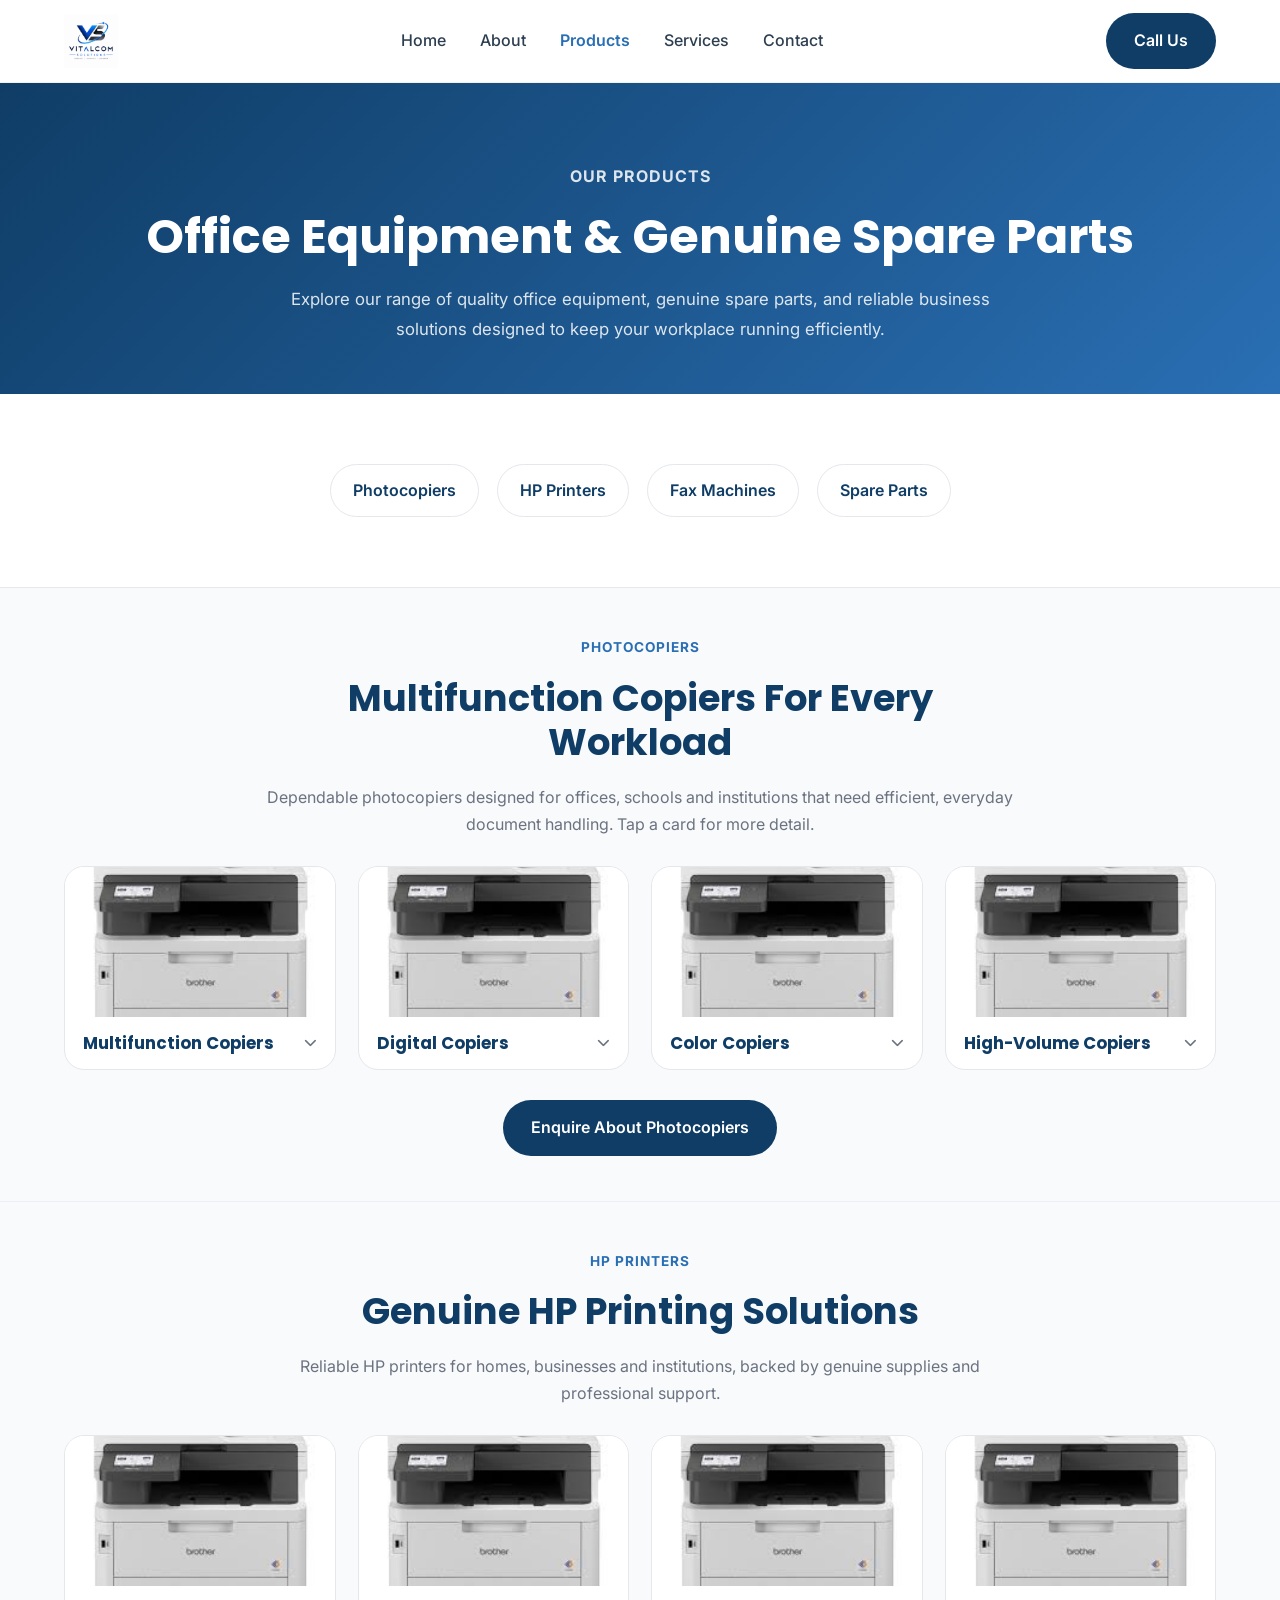
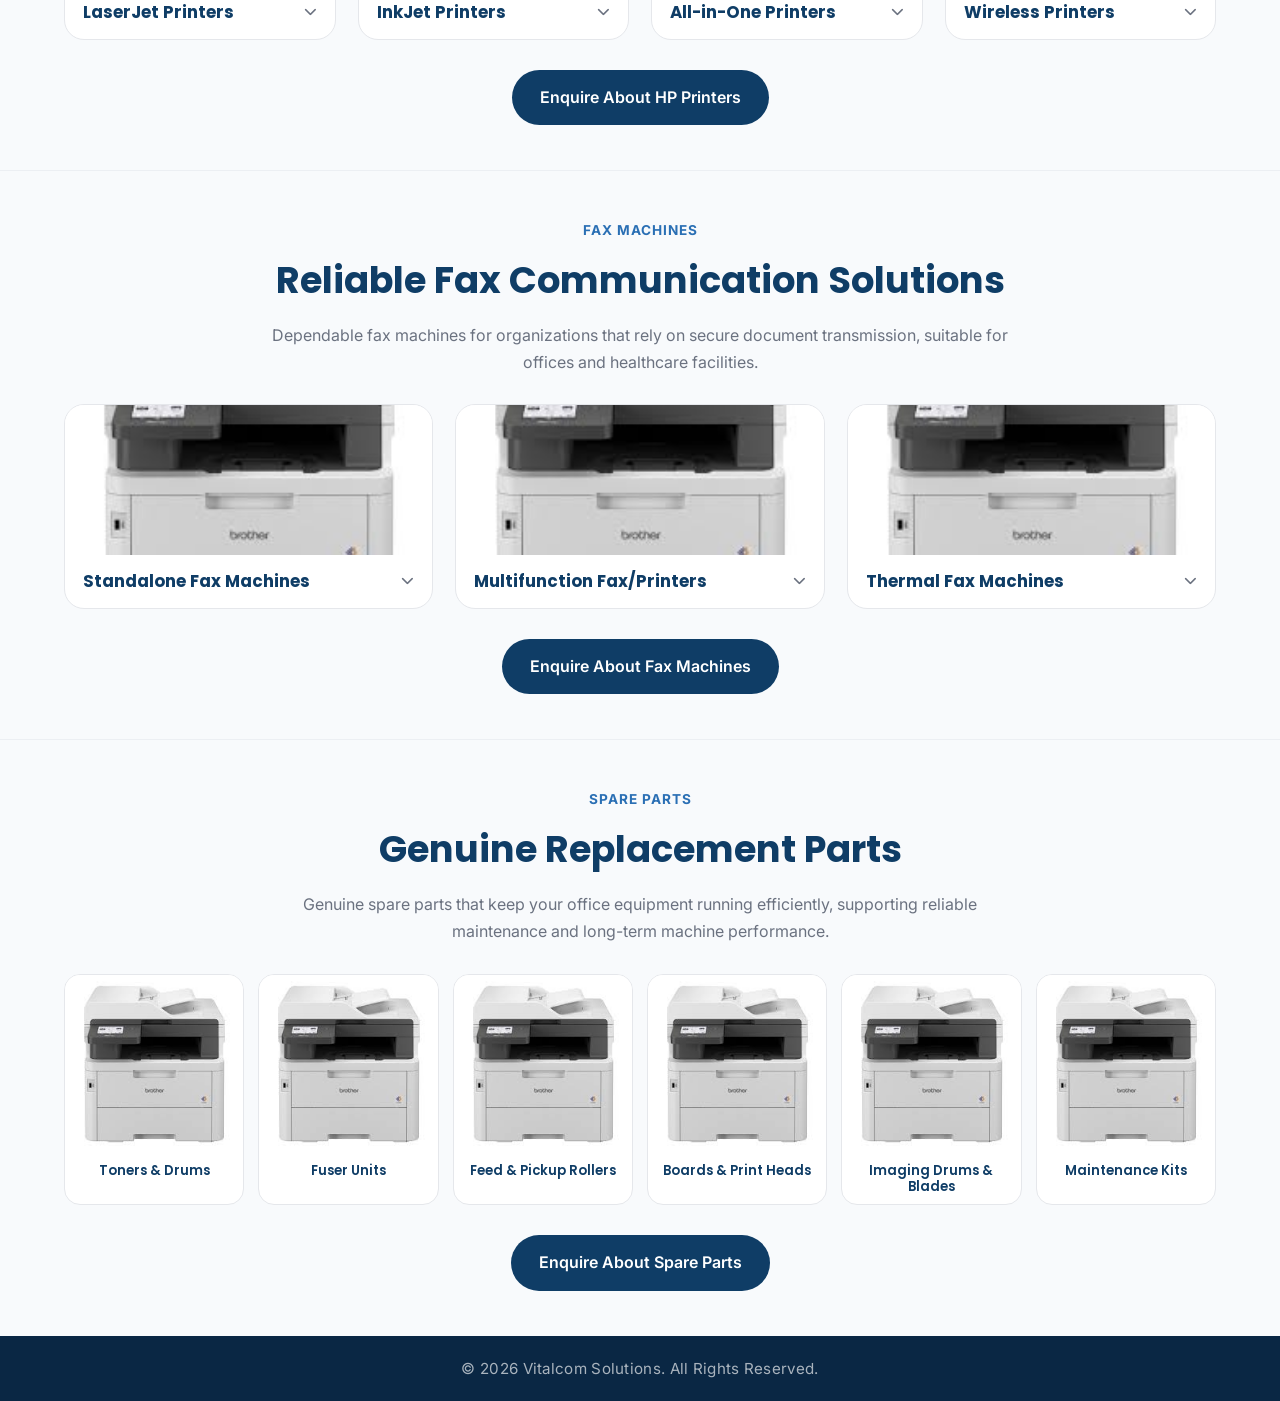
==== products.html @ 72dae97a "updated version" ====
<!doctype html>
<html lang="en">
  <head>
    <!-- ===================================
         META INFORMATION
    ==================================== -->
    <meta charset="UTF-8" />
    <meta name="viewport" content="width=device-width, initial-scale=1.0" />

    <title>Our Products | Vitalcom Solutions</title>

    <meta
      name="description"
      content="Explore Vitalcom Solutions' range of photocopiers, HP printers, fax machines and genuine spare parts, backed by professional technical support across Kenya."
    />

    <!-- Google Fonts -->
    <link rel="preconnect" href="https://fonts.googleapis.com" />
    <link rel="preconnect" href="https://fonts.gstatic.com" crossorigin />

    <link
      href="https://fonts.googleapis.com/css2?family=Inter:wght@300;400;500;600&family=Poppins:wght@400;500;600;700&display=swap"
      rel="stylesheet"
    />

    <!-- CSS -->
    <link rel="stylesheet" href="css/style.css" />

    <!-- Icons -->
    <link
      rel="stylesheet"
      href="https://cdnjs.cloudflare.com/ajax/libs/font-awesome/6.7.2/css/all.min.css"
    />
  </head>

  <body>
    <!-- ===================================
     HEADER
==================================== -->

    <header class="header">
      <div class="container">
        <a href="index.html" class="logo">
          <img src="images/vslogo.png" alt="Vitalcom Solutions Logo" />
        </a>

        <nav class="navbar" id="navbar">
          <ul class="nav-links">
            <li>
              <a href="index.html#home">Home</a>
            </li>

            <li>
              <a href="index.html#about">About</a>
            </li>

            <li>
              <a href="products.html" class="active">Products</a>
            </li>

            <li>
              <a href="index.html#services">Services</a>
            </li>

            <li>
              <a href="index.html#contact">Contact</a>
            </li>
          </ul>
        </nav>

        <a href="tel:+254722715419" class="btn btn-primary"> Call Us </a>

        <button class="mobile-menu" id="menuToggle">
          <i class="fa-solid fa-bars"></i>
        </button>
      </div>
    </header>

    <div class="nav-overlay" id="navOverlay"></div>

    <!-- ===================================
     MAIN
==================================== -->

    <main>
      <!-- ===================================
     PAGE HERO
==================================== -->

      <section class="page-hero">
        <div class="container">
          <span class="section-tag"> Our Products </span>

          <h1>Office Equipment & Genuine Spare Parts</h1>

          <p>
            Explore our range of quality office equipment, genuine spare parts,
            and reliable business solutions designed to keep your workplace
            running efficiently.
          </p>
        </div>
      </section>

      <!-- ===================================
     PRODUCT NAVIGATION
==================================== -->

      <section class="product-nav">
        <div class="container">
          <a href="#photocopiers">Photocopiers</a>

          <a href="#printers">HP Printers</a>

          <a href="#fax">Fax Machines</a>

          <a href="#spares">Spare Parts</a>
        </div>
      </section>

      <!-- ===================================
     PHOTOCOPIERS
==================================== -->

      <section class="product-section" id="photocopiers">
        <div class="container">
          <div class="section-heading">
            <span class="section-tag"> Photocopiers </span>

            <h2>Multifunction Copiers For Every Workload</h2>

            <p>
              Dependable photocopiers designed for offices, schools and
              institutions that need efficient, everyday document handling.
              Tap a card for more detail.
            </p>
          </div>

          <div class="product-type-grid">
            <article class="product-type-card" tabindex="0">
              <div class="type-image">
                <img src="/images/printer.jpg" alt="Multifunction Copiers" />
              </div>

              <div class="type-content">
                <h3>
                  Multifunction Copiers
                  <i class="fa-solid fa-chevron-down type-toggle-icon"></i>
                </h3>

                <p class="type-description">
                  Print, copy and scan from a single, space-saving machine.
                </p>
              </div>
            </article>

            <article class="product-type-card" tabindex="0">
              <div class="type-image">
                <img src="/images/printer.jpg" alt="Digital Copiers" />
              </div>

              <div class="type-content">
                <h3>
                  Digital Copiers
                  <i class="fa-solid fa-chevron-down type-toggle-icon"></i>
                </h3>

                <p class="type-description">
                  High-speed digital copying built for busy office floors.
                </p>
              </div>
            </article>

            <article class="product-type-card" tabindex="0">
              <div class="type-image">
                <img src="/images/printer.jpg" alt="Color Copiers" />
              </div>

              <div class="type-content">
                <h3>
                  Color Copiers
                  <i class="fa-solid fa-chevron-down type-toggle-icon"></i>
                </h3>

                <p class="type-description">
                  Sharp, vibrant color reproduction for presentations and
                  marketing material.
                </p>
              </div>
            </article>

            <article class="product-type-card" tabindex="0">
              <div class="type-image">
                <img src="/images/printer.jpg" alt="High-Volume Copiers" />
              </div>

              <div class="type-content">
                <h3>
                  High-Volume Copiers
                  <i class="fa-solid fa-chevron-down type-toggle-icon"></i>
                </h3>

                <p class="type-description">
                  Heavy-duty machines built to handle large daily print
                  volumes.
                </p>
              </div>
            </article>
          </div>

          <div class="product-cta">
            <a href="#contact" class="btn btn-primary">
              Enquire About Photocopiers
            </a>
          </div>
        </div>
      </section>

      <!-- ===================================
     HP PRINTERS
==================================== -->

      <section class="product-section" id="printers">
        <div class="container">
          <div class="section-heading">
            <span class="section-tag"> HP Printers </span>

            <h2>Genuine HP Printing Solutions</h2>

            <p>
              Reliable HP printers for homes, businesses and institutions,
              backed by genuine supplies and professional support.
            </p>
          </div>

          <div class="product-type-grid">
            <article class="product-type-card" tabindex="0">
              <div class="type-image">
                <img src="/images/printer.jpg" alt="LaserJet Printers" />
              </div>

              <div class="type-content">
                <h3>
                  LaserJet Printers
                  <i class="fa-solid fa-chevron-down type-toggle-icon"></i>
                </h3>

                <p class="type-description">
                  Crisp, fast printing built for high-volume office use.
                </p>
              </div>
            </article>

            <article class="product-type-card" tabindex="0">
              <div class="type-image">
                <img src="/images/printer.jpg" alt="InkJet Printers" />
              </div>

              <div class="type-content">
                <h3>
                  InkJet Printers
                  <i class="fa-solid fa-chevron-down type-toggle-icon"></i>
                </h3>

                <p class="type-description">
                  Quality color output, ideal for everyday documents.
                </p>
              </div>
            </article>

            <article class="product-type-card" tabindex="0">
              <div class="type-image">
                <img src="/images/printer.jpg" alt="All-in-One Printers" />
              </div>

              <div class="type-content">
                <h3>
                  All-in-One Printers
                  <i class="fa-solid fa-chevron-down type-toggle-icon"></i>
                </h3>

                <p class="type-description">
                  Print, scan, copy and fax from one compact device.
                </p>
              </div>
            </article>

            <article class="product-type-card" tabindex="0">
              <div class="type-image">
                <img src="/images/printer.jpg" alt="Wireless Printers" />
              </div>

              <div class="type-content">
                <h3>
                  Wireless Printers
                  <i class="fa-solid fa-chevron-down type-toggle-icon"></i>
                </h3>

                <p class="type-description">
                  Print from anywhere in the office without the cables.
                </p>
              </div>
            </article>
          </div>

          <div class="product-cta">
            <a href="#contact" class="btn btn-primary">
              Enquire About HP Printers
            </a>
          </div>
        </div>
      </section>

      <!-- ===================================
     FAX MACHINES
==================================== -->

      <section class="product-section" id="fax">
        <div class="container">
          <div class="section-heading">
            <span class="section-tag"> Fax Machines </span>

            <h2>Reliable Fax Communication Solutions</h2>

            <p>
              Dependable fax machines for organizations that rely on secure
              document transmission, suitable for offices and healthcare
              facilities.
            </p>
          </div>

          <div class="product-type-grid product-type-grid-3">
            <article class="product-type-card" tabindex="0">
              <div class="type-image">
                <img src="/images/printer.jpg" alt="Standalone Fax Machines" />
              </div>

              <div class="type-content">
                <h3>
                  Standalone Fax Machines
                  <i class="fa-solid fa-chevron-down type-toggle-icon"></i>
                </h3>

                <p class="type-description">
                  Dedicated machines for high-volume fax traffic.
                </p>
              </div>
            </article>

            <article class="product-type-card" tabindex="0">
              <div class="type-image">
                <img src="/images/printer.jpg" alt="Multifunction Fax/Printers" />
              </div>

              <div class="type-content">
                <h3>
                  Multifunction Fax/Printers
                  <i class="fa-solid fa-chevron-down type-toggle-icon"></i>
                </h3>

                <p class="type-description">
                  Fax capability built into your everyday printer.
                </p>
              </div>
            </article>

            <article class="product-type-card" tabindex="0">
              <div class="type-image">
                <img src="/images/printer.jpg" alt="Thermal Fax Machines" />
              </div>

              <div class="type-content">
                <h3>
                  Thermal Fax Machines
                  <i class="fa-solid fa-chevron-down type-toggle-icon"></i>
                </h3>

                <p class="type-description">
                  Compact, low-maintenance machines for smaller offices.
                </p>
              </div>
            </article>
          </div>

          <div class="product-cta">
            <a href="#contact" class="btn btn-primary">
              Enquire About Fax Machines
            </a>
          </div>
        </div>
      </section>

      <!-- ===================================
     SPARE PARTS
==================================== -->

      <section class="product-section" id="spares">
        <div class="container">
          <div class="section-heading">
            <span class="section-tag"> Spare Parts </span>

            <h2>Genuine Replacement Parts</h2>

            <p>
              Genuine spare parts that keep your office equipment running
              efficiently, supporting reliable maintenance and long-term
              machine performance.
            </p>
          </div>

          <div class="spare-items-grid">
            <article class="spare-item-card">
              <div class="spare-item-image">
                <img src="/images/printer.jpg" alt="Toners & Drums" />
              </div>

              <h3>Toners & Drums</h3>
            </article>

            <article class="spare-item-card">
              <div class="spare-item-image">
                <img src="/images/printer.jpg" alt="Fuser Units" />
              </div>

              <h3>Fuser Units</h3>
            </article>

            <article class="spare-item-card">
              <div class="spare-item-image">
                <img src="/images/printer.jpg" alt="Feed & Pickup Rollers" />
              </div>

              <h3>Feed & Pickup Rollers</h3>
            </article>

            <article class="spare-item-card">
              <div class="spare-item-image">
                <img src="/images/printer.jpg" alt="Boards & Print Heads" />
              </div>

              <h3>Boards & Print Heads</h3>
            </article>

            <article class="spare-item-card">
              <div class="spare-item-image">
                <img src="/images/printer.jpg" alt="Imaging Drums & Blades" />
              </div>

              <h3>Imaging Drums & Blades</h3>
            </article>

            <article class="spare-item-card">
              <div class="spare-item-image">
                <img src="/images/printer.jpg" alt="Maintenance Kits" />
              </div>

              <h3>Maintenance Kits</h3>
            </article>
          </div>

          <div class="product-cta">
            <a href="index.html#contact" class="btn btn-primary">
              Enquire About Spare Parts
            </a>
          </div>
        </div>
      </section>
    </main>

    <!-- ===================================
     FOOTER
==================================== -->

    <footer class="footer">
      <div class="copyright">
        © 2026 Vitalcom Solutions. All Rights Reserved.
      </div>
    </footer>

    <script src="js/script.js"></script>
  </body>
</html>
---- css/style.css ----
/* ==========================================================
   GOOGLE FONT RESET & BASE
========================================================== */

* {
  margin: 0;
  padding: 0;
  box-sizing: border-box;
}

html {
  scroll-behavior: smooth;
}

body {
  font-family: "Inter", sans-serif;
  background: #f8fafc;
  color: #2c3e50;
  line-height: 1.7;
}

img {
  max-width: 100%;
  display: block;
}

a {
  text-decoration: none;
}

ul {
  list-style: none;
}

/* ==========================================================
   VARIABLES
========================================================== */

:root {
  --primary: #0f3d66;
  --secondary: #2a6fb4;
  --accent: #f39c12;

  --text: #2c3e50;
  --text-light: #6b7280;

  --white: #ffffff;
  --background: #f8fafc;

  --border: #e5e7eb;

  --shadow: 0 15px 35px rgba(15, 61, 102, 0.08);

  --radius: 18px;

  --transition: 0.35s ease;
}

/* ==========================================================
   GLOBAL
========================================================== */

.container {
  width: min(1180px, 90%);
  margin: auto;
}

section {
  padding: 50px 0;
}

h1,
h2,
h3,
h4 {
  font-family: "Poppins", sans-serif;
  line-height: 1.2;
}

.btn {
  display: inline-flex;
  align-items: center;
  justify-content: center;

  padding: 14px 28px;

  border-radius: 999px;

  font-weight: 600;

  transition: var(--transition);
}

.btn-primary {
  background: var(--primary);
  color: white;
}

.btn-primary:hover {
  background: var(--secondary);
  transform: translateY(-2px);
}

.btn-secondary {
  border: 2px solid var(--primary);
  color: var(--primary);
}

.btn-secondary:hover {
  background: var(--primary);
  color: white;
}

/* ==========================================================
   HEADER
========================================================== */

.header {
  position: sticky;
  top: 0;

  background: white;

  z-index: 1000;

  border-bottom: 1px solid rgba(0, 0, 0, 0.05);
}

.header .container {
  display: flex;
  align-items: center;
  justify-content: space-between;

  height: 82px;
}

.logo img {
  height: 54px;
}

.nav-links {
  display: flex;
  gap: 34px;
}

.nav-links a {
  color: var(--text);

  font-weight: 500;

  transition: var(--transition);
}

.nav-links a:hover {
  color: var(--secondary);
}

.mobile-menu {
  display: none;

  background: none;
  border: none;

  cursor: pointer;

  font-size: 1.4rem;

  color: var(--primary);

  -webkit-tap-highlight-color: transparent;
}

/* ==========================================================
   HERO
========================================================== */

.hero {
  background: linear-gradient(135deg, #eef5fc 0%, #f8fafc 60%, white 100%);
}

.hero-grid {
  display: grid;

  grid-template-columns: repeat(2, 1fr);

  gap: 50px;

  align-items: center;
}

.hero-tag {
  display: inline-block;

  background: #dceeff;

  color: var(--primary);

  padding: 8px 18px;

  border-radius: 999px;

  font-size: 0.9rem;

  font-weight: 600;

  margin-bottom: 14px;
}

.hero h1 {
  font-size: 3.3rem;

  margin-bottom: 16px;

  color: var(--primary);
}

.hero p {
  color: var(--text-light);

  font-size: 1.08rem;

  margin-bottom: 20px;

  max-width: 620px;
}

.hero-buttons {
  display: flex;

  gap: 18px;

  margin-bottom: 22px;
}

.hero-highlights {
  display: flex;

  gap: 28px;

  flex-wrap: wrap;
}

.hero-highlights div {
  display: flex;

  align-items: center;

  gap: 10px;

  font-weight: 600;

  color: var(--text);
}

.hero-highlights i {
  color: var(--accent);
}

.hero-image {
  display: flex;

  justify-content: center;
}

.hero-image-placeholder {
  width: 100%;

  aspect-ratio: 4/3;

  background: white;

  border-radius: 25px;

  overflow: hidden;

  box-shadow: var(--shadow);
}

.hero-image-placeholder img {
  width: 100%;

  height: 100%;

  object-fit: cover;
}

/* ==========================================================
   RESPONSIVE
========================================================== */

@media (max-width: 980px) {
  .hero-grid {
    grid-template-columns: 1fr;

    text-align: center;
  }

  .hero p {
    margin-inline: auto;
  }

  .hero-buttons {
    justify-content: center;
  }

  .hero-highlights {
    justify-content: center;
  }

  .mobile-menu {
    order: -1;

    display: block;
  }

  .header .btn {
    display: none;
  }

  .navbar {
    position: fixed;

    top: 0;
    left: 0;

    width: min(280px, 78%);
    height: 100vh;

    background: white;

    display: block;

    padding: 100px 30px 40px;

    box-shadow: var(--shadow);

    transform: translateX(-100%);

    transition: transform 0.35s ease;

    z-index: 1100;
  }

  .navbar.active {
    transform: translateX(0);
  }

  .navbar .nav-links {
    flex-direction: column;

    gap: 8px;
  }

  .navbar .nav-links a {
    display: block;

    padding: 12px 0;

    font-size: 1.05rem;
  }

  .nav-overlay {
    position: fixed;

    inset: 0;

    background: rgba(15, 61, 102, 0.45);

    opacity: 0;

    pointer-events: none;

    transition: opacity 0.35s ease;

    z-index: 950;
  }

  .nav-overlay.active {
    opacity: 1;

    pointer-events: auto;
  }
}

@media (max-width: 650px) {
  .hero h1 {
    font-size: 2.4rem;
  }

  .hero-buttons {
    flex-direction: column;
  }

  .btn {
    width: 100%;
  }

  section {
    padding: 36px 0;
  }
}

/* ==========================================================
   SECTION HEADINGS
========================================================== */

.section-heading {
  max-width: 760px;
  margin: 0 auto 28px;
  text-align: center;
}

.section-heading span {
  color: var(--secondary);
  font-weight: 700;
  text-transform: uppercase;
  letter-spacing: 1px;
  font-size: 0.85rem;
}

.section-heading h2 {
  font-size: 2.3rem;
  color: var(--primary);
  margin: 15px 0 20px;
}

.section-heading p {
  color: var(--text-light);
}

/* ==========================================================
   ABOUT
========================================================== */

.about {
  background: white;
}

.about-grid {
  display: grid;
  grid-template-columns: repeat(3, 1fr);
  gap: 22px;
}

.about-card {
  background: var(--background);

  border-radius: 20px;

  padding: 26px 22px;

  text-align: center;

  transition: var(--transition);

  border: 1px solid var(--border);
}

.about-card:hover {
  transform: translateY(-8px);

  box-shadow: var(--shadow);
}

.about-card i {
  width: 75px;
  height: 75px;

  margin: auto;

  display: grid;
  place-items: center;

  border-radius: 50%;

  background: #e8f2fd;

  color: var(--secondary);

  font-size: 1.8rem;

  margin-bottom: 18px;
}

.about-card h3 {
  margin-bottom: 15px;

  color: var(--primary);
}

.about-card p {
  color: var(--text-light);
}

/* RESPONSIVE */

@media (max-width: 900px) {
  .about-grid {
    grid-template-columns: 1fr;
  }
}

/* ==========================================================
   PRODUCTS PREVIEW
========================================================== */

.products-preview {
  background: #f8fafc;
}

.product-grid {
  display: grid;

  grid-template-columns: repeat(2, 1fr);

  gap: 24px;
}

.product-card {
  background: white;

  border-radius: 22px;

  overflow: hidden;

  border: 1px solid var(--border);

  transition: var(--transition);
}

.product-card:hover {
  transform: translateY(-8px);

  box-shadow: var(--shadow);
}

.product-image {
  height: 180px;

  background: #edf4fc;

  overflow: hidden;
}

.product-image img {
  width: 100%;

  height: 100%;

  object-fit: cover;
}

.product-content {
  padding: 22px;
}

.product-content h3 {
  color: var(--primary);

  margin-bottom: 10px;
}

.product-content p {
  color: var(--text-light);

  margin-bottom: 18px;
}

.product-content a {
  color: var(--secondary);

  font-weight: 600;

  display: inline-flex;

  align-items: center;

  gap: 8px;
}

.product-content a:hover {
  gap: 14px;
}

@media (max-width: 900px) {
  .product-grid {
    grid-template-columns: 1fr;
  }
}

/* ==========================================================
   SERVICES
========================================================== */

.services {
  background: white;
}

.services-grid {
  display: grid;

  grid-template-columns: repeat(3, 1fr);

  gap: 22px;
}

.service-card {
  background: var(--background);

  border: 1px solid var(--border);

  border-radius: 20px;

  padding: 26px;

  transition: var(--transition);
}

.service-card:hover {
  transform: translateY(-10px);

  box-shadow: var(--shadow);
}

.service-icon {
  width: 70px;
  height: 70px;

  border-radius: 18px;

  background: #eaf3fc;

  display: grid;
  place-items: center;

  margin-bottom: 18px;
}

.service-icon i {
  font-size: 1.6rem;

  color: var(--secondary);
}

.service-card h3 {
  color: var(--primary);

  margin-bottom: 10px;
}

.service-card p {
  color: var(--text-light);
}

@media (max-width: 950px) {
  .services-grid {
    grid-template-columns: repeat(2, 1fr);
  }
}

@media (max-width: 700px) {
  .services-grid {
    grid-template-columns: 1fr;
  }
}

/* ==========================================================
   INDUSTRIES
========================================================== */

.industries {
  background: #f8fafc;
}

.industries-grid {
  display: grid;

  grid-template-columns: repeat(4, 1fr);

  gap: 18px;
}

.industry-card {
  background: white;

  padding: 26px 20px;

  text-align: center;

  border-radius: 20px;

  border: 1px solid var(--border);

  transition: var(--transition);
}

.industry-card:hover {
  transform: translateY(-8px);

  box-shadow: var(--shadow);
}

.industry-card i {
  font-size: 2rem;

  color: var(--secondary);

  margin-bottom: 14px;
}

.industry-card h3 {
  color: var(--primary);

  margin-bottom: 10px;

  font-size: 1.1rem;
}

.industry-card p {
  color: var(--text-light);

  font-size: 0.95rem;
}

@media (max-width: 1000px) {
  .industries-grid {
    grid-template-columns: repeat(2, 1fr);
  }
}

@media (max-width: 650px) {
  .industries-grid {
    grid-template-columns: 1fr;
  }
}

/* ==========================================================
   WHY US
========================================================== */

.why-us {
  background: #edf5fd;
}

.why-grid {
  display: grid;

  grid-template-columns: 1fr 1fr;

  gap: 50px;

  align-items: center;
}

.why-placeholder {
  background: white;

  border-radius: 25px;

  height: 420px;

  overflow: hidden;

  box-shadow: var(--shadow);
}

.why-placeholder img {
  width: 100%;

  height: 100%;

  object-fit: cover;
}

.section-tag {
  color: var(--secondary);

  font-weight: 700;

  text-transform: uppercase;

  letter-spacing: 1px;
}

.why-content h2 {
  font-size: 2.4rem;

  color: var(--primary);

  margin: 12px 0;
}

.why-content p {
  color: var(--text-light);

  margin-bottom: 20px;
}

.why-list {
  display: grid;

  gap: 12px;

  margin-bottom: 22px;
}

.why-list div {
  display: flex;

  align-items: center;

  gap: 15px;

  font-weight: 600;
}

.why-list i {
  color: var(--accent);
}

@media (max-width: 900px) {
  .why-grid {
    grid-template-columns: 1fr;
  }
}

/* ==========================================================
   BRANDS
========================================================== */

.brands {
  background: white;
}

.brands-grid {
  display: grid;

  grid-template-columns: repeat(6, 1fr);

  gap: 18px;

  margin-top: 30px;
}

.brand-card {
  height: 110px;

  background: #f8fafc;

  border: 1px solid var(--border);

  border-radius: 18px;

  display: flex;

  align-items: center;

  justify-content: center;

  font-size: 1.15rem;

  font-weight: 700;

  color: var(--primary);

  transition: var(--transition);
}

.brand-card:hover {
  background: var(--primary);

  color: white;

  transform: translateY(-6px);
}

@media (max-width: 900px) {
  .brands-grid {
    grid-template-columns: repeat(3, 1fr);
  }
}

@media (max-width: 600px) {
  .brands-grid {
    grid-template-columns: repeat(2, 1fr);
  }
}

/* ==========================================================
   CONTACT CTA
========================================================== */

.contact-cta {
  background: linear-gradient(135deg, var(--primary), var(--secondary));
}

.cta-box {
  text-align: center;

  max-width: 760px;

  margin: auto;
}

.cta-box h2 {
  color: white;

  font-size: 2.4rem;

  margin-bottom: 14px;
}

.cta-box p {
  color: rgba(255, 255, 255, 0.85);

  margin-bottom: 24px;
}

.cta-buttons {
  display: flex;

  justify-content: center;

  gap: 18px;
}

.contact-cta .btn-secondary {
  border-color: white;

  color: white;
}

.contact-cta .btn-secondary:hover {
  background: white;

  color: var(--primary);
}

@media (max-width: 650px) {
  .cta-buttons {
    flex-direction: column;
  }
}

/* ==========================================================
   FOOTER
========================================================== */

.footer {
  background: #0a2744;

  padding: 20px 0;
}

.copyright {
  text-align: center;

  color: rgba(255, 255, 255, 0.65);

  font-size: 0.95rem;

  letter-spacing: 0.3px;
}

/* ==========================================================
   PAGE HERO
========================================================== */

.page-hero {
  background: linear-gradient(135deg, var(--primary), var(--secondary));

  color: white;

  text-align: center;

  padding: 80px 20px 50px;
}

.page-hero .section-tag {
  color: rgba(255, 255, 255, 0.85);
}

.page-hero h1 {
  color: white;

  font-size: 3rem;

  margin: 18px 0;
}

.page-hero p {
  max-width: 720px;

  margin: auto;

  color: rgba(255, 255, 255, 0.85);

  font-size: 1.05rem;

  line-height: 1.8;
}

@media (max-width: 768px) {
  .page-hero {
    padding: 70px 20px 40px;
  }

  .page-hero h1 {
    font-size: 2.2rem;
  }
}

/* ==========================================================
   PRODUCT NAVIGATION
========================================================== */

.product-nav {
  background: white;

  border-bottom: 1px solid var(--border);
}

.nav-links a.active {
  color: var(--secondary);

  font-weight: 600;
}

.nav-links a.active::after {
  width: 100%;
}

.product-nav .container {
  display: flex;

  justify-content: center;

  flex-wrap: wrap;

  gap: 18px;

  padding: 20px;
}

.product-nav a {
  text-decoration: none;

  color: var(--primary);

  font-weight: 600;

  padding: 12px 22px;

  border-radius: 50px;

  border: 1px solid var(--border);

  transition: var(--transition);
}

.product-nav a:hover {
  background: var(--primary);

  color: white;
}

/* ==========================================================
   PRODUCT SECTION
========================================================== */

.product-section {
  padding: 45px 0;
}

.product-type-grid {
  display: grid;

  grid-template-columns: repeat(4, 1fr);

  gap: 22px;

  align-items: start;
}

.product-type-grid-3 {
  grid-template-columns: repeat(3, 1fr);
}

.product-type-card {
  background: white;

  border: 1px solid var(--border);

  border-radius: 20px;

  overflow: hidden;

  min-width: 0;

  cursor: pointer;

  -webkit-tap-highlight-color: transparent;

  transition: var(--transition);
}

.product-type-card:hover {
  transform: translateY(-8px);

  box-shadow: var(--shadow);
}

.product-type-card:focus-visible {
  outline: 2px solid var(--secondary);

  outline-offset: 3px;
}

.product-type-card .type-image {
  height: 150px;

  background: #edf4fc;

  overflow: hidden;
}

.product-type-card .type-image img {
  width: 100%;

  height: 100%;

  object-fit: cover;
}

.product-type-card .type-content {
  padding: 16px 18px;
}

.product-type-card h3 {
  color: var(--primary);

  font-size: 1.05rem;

  display: flex;

  align-items: center;

  justify-content: space-between;

  gap: 10px;
}

.type-toggle-icon {
  font-size: 0.8rem;

  color: var(--text-light);

  transition: transform 0.3s ease;

  flex-shrink: 0;
}

.product-type-card.expanded .type-toggle-icon {
  transform: rotate(180deg);

  color: var(--secondary);
}

.type-description {
  color: var(--text-light);

  font-size: 0.92rem;

  max-height: 0;

  margin-top: 0;

  opacity: 0;

  overflow: hidden;

  transition: max-height 0.35s ease, opacity 0.3s ease, margin-top 0.35s ease;
}

.product-type-card.expanded .type-description {
  max-height: 160px;

  margin-top: 12px;

  opacity: 1;
}

.product-cta {
  text-align: center;

  margin-top: 30px;
}

.spare-items-grid {
  display: grid;

  grid-template-columns: repeat(6, 1fr);

  gap: 14px;
}

.spare-item-card {
  background: white;

  border: 1px solid var(--border);

  border-radius: 16px;

  overflow: hidden;

  min-width: 0;

  -webkit-tap-highlight-color: transparent;

  transition: var(--transition);
}

.spare-item-card:hover {
  transform: translateY(-6px);

  box-shadow: var(--shadow);
}

.spare-item-image {
  aspect-ratio: 1;

  background: #edf4fc;

  overflow: hidden;
}

.spare-item-image img {
  width: 100%;

  height: 100%;

  object-fit: cover;
}

.spare-item-card h3 {
  padding: 10px 8px;

  text-align: center;

  font-size: 0.82rem;

  font-weight: 600;

  color: var(--primary);
}

@media (max-width: 950px) {
  .spare-items-grid {
    grid-template-columns: repeat(3, 1fr);
  }
}

@media (max-width: 600px) {
  .spare-items-grid {
    grid-template-columns: repeat(2, 1fr);
  }
}

@media (max-width: 950px) {
  .product-type-grid,
  .product-type-grid-3 {
    grid-template-columns: repeat(2, 1fr);
  }
}

@media (max-width: 600px) {
  .product-type-grid,
  .product-type-grid-3 {
    grid-template-columns: 1fr;
  }
}

.product-section:not(:last-of-type) {
  border-bottom: 1px solid #eceff3;
}
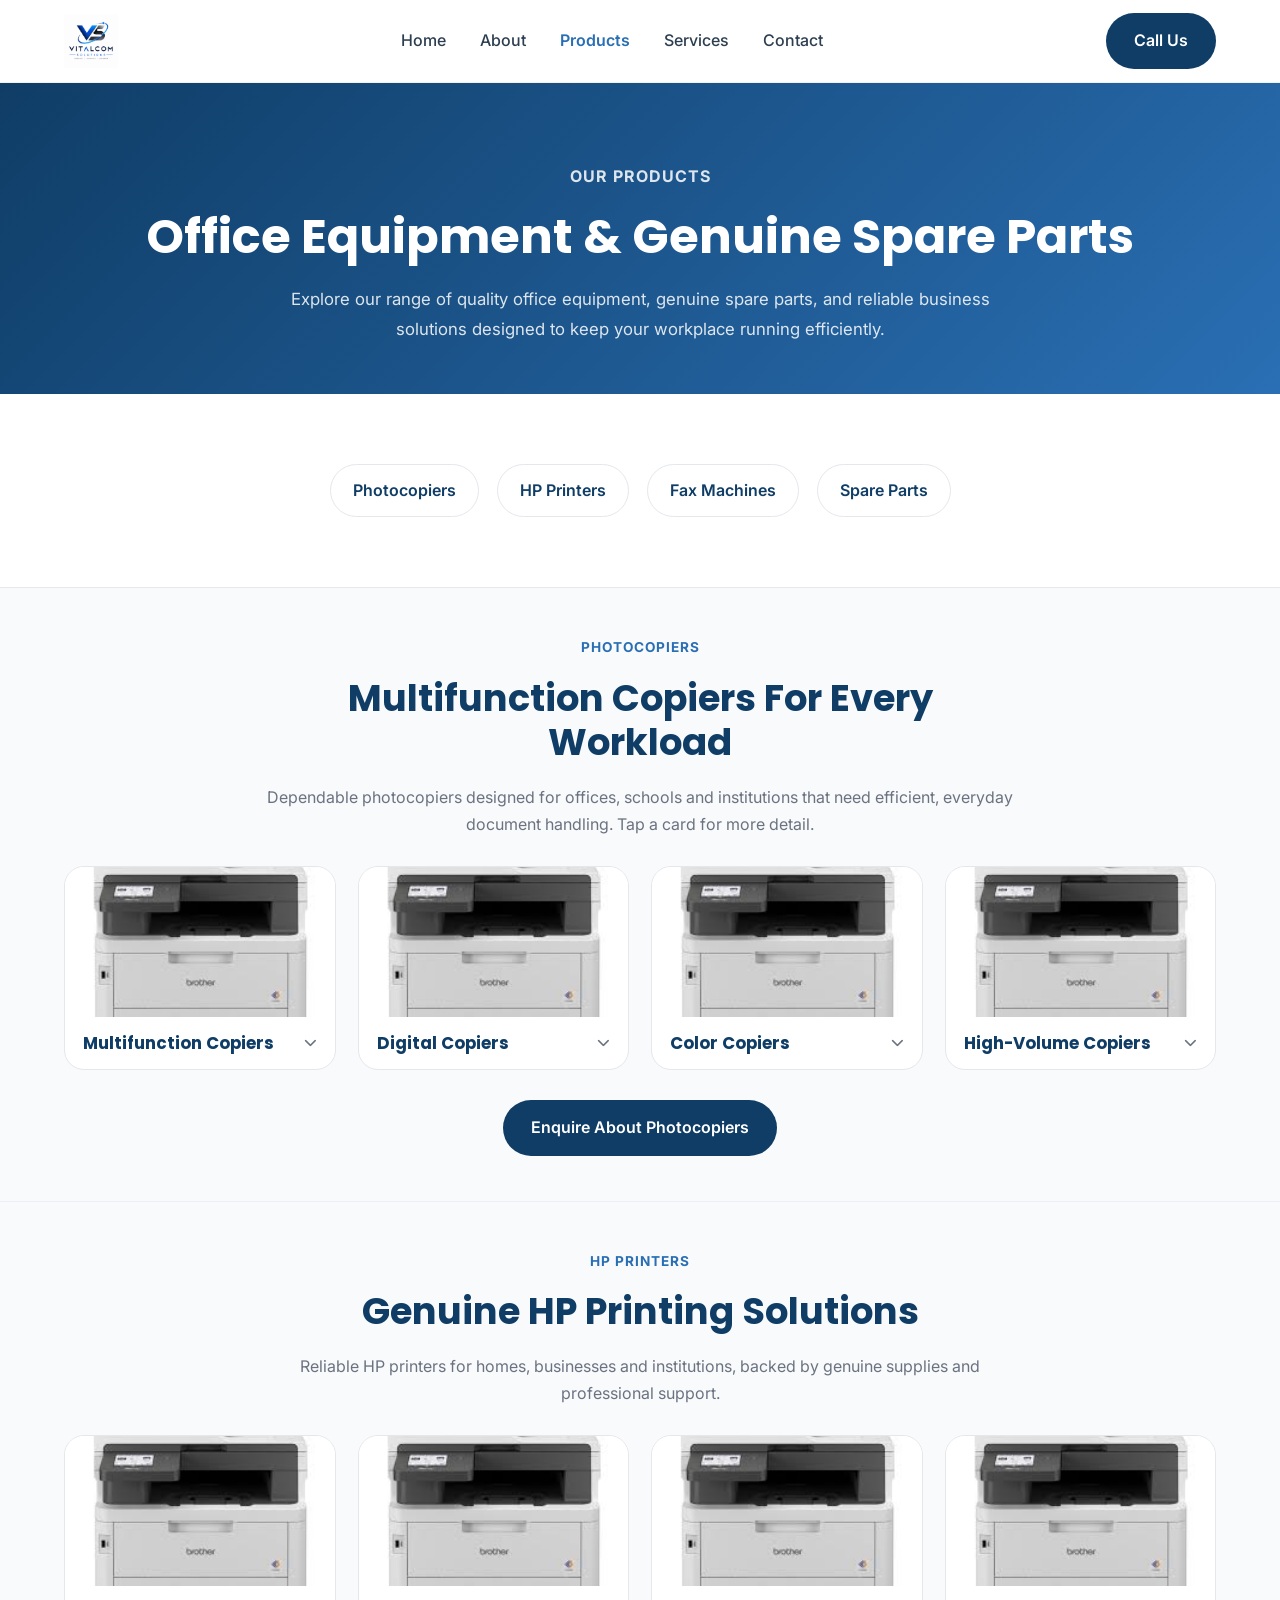
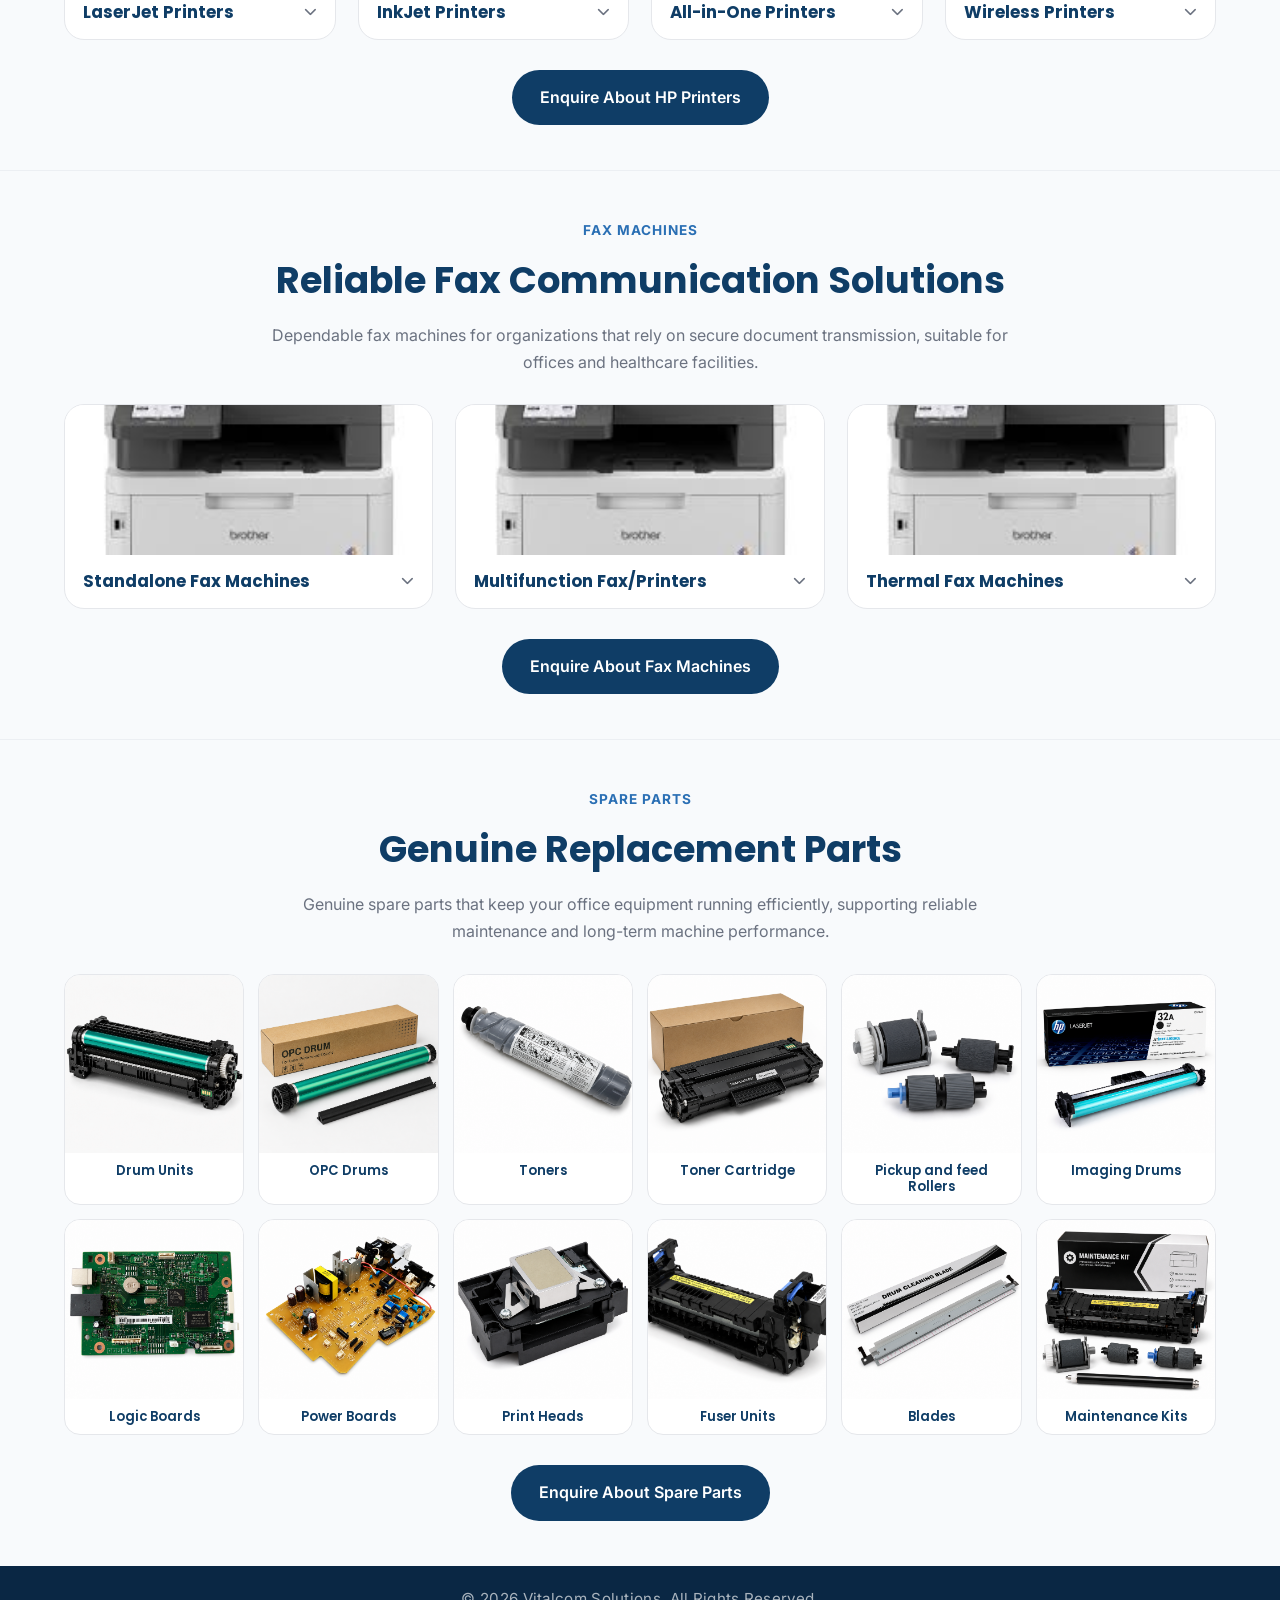
==== commit 81bf0466: "updated version" ====
--- a/products.html
+++ b/products.html
@@ -410,15 +410,79 @@
           <div class="spare-items-grid">
             <article class="spare-item-card">
               <div class="spare-item-image">
-                <img src="/images/printer.jpg" alt="Toners & Drums" />
-              </div>
-
-              <h3>Toners & Drums</h3>
-            </article>
-
-            <article class="spare-item-card">
-              <div class="spare-item-image">
-                <img src="/images/printer.jpg" alt="Fuser Units" />
+                <img src="/images/drum-units.png" alt="Toners & Drums" />
+              </div>
+
+              <h3>Drum Units</h3>
+            </article>
+
+            <article class="spare-item-card">
+              <div class="spare-item-image">
+                <img src="/images/opc-drums.png" alt="Toners & Drums" />
+              </div>
+
+              <h3>OPC Drums</h3>
+            </article>
+
+            <article class="spare-item-card">
+              <div class="spare-item-image">
+                <img src="/images/toner.png" alt="Toners & Drums" />
+              </div>
+
+              <h3>Toners</h3>
+            </article>
+
+            <article class="spare-item-card">
+              <div class="spare-item-image">
+                <img src="/images/toner-cartridge.png" alt="Fuser Units" />
+              </div>
+
+              <h3>Toner Cartridge</h3>
+            </article>
+
+            <article class="spare-item-card">
+              <div class="spare-item-image">
+                <img src="/images/rollers.png" alt="Feed & Pickup Rollers" />
+              </div>
+
+              <h3>Pickup and feed Rollers</h3>
+            </article>
+
+            <article class="spare-item-card">
+              <div class="spare-item-image">
+                <img src="/images/image-drum.png" alt="Feed & Pickup Rollers" />
+              </div>
+
+              <h3>Imaging Drums</h3>
+            </article>
+
+            <article class="spare-item-card">
+              <div class="spare-item-image">
+                <img src="/images/logic-board.png" alt="Boards & Print Heads" />
+              </div>
+
+              <h3>Logic Boards</h3>
+            </article>
+
+            <article class="spare-item-card">
+              <div class="spare-item-image">
+                <img src="/images/power-board.png" alt="Boards & Print Heads" />
+              </div>
+
+              <h3>Power Boards</h3>
+            </article>
+
+            <article class="spare-item-card">
+              <div class="spare-item-image">
+                <img src="/images/printer-head.png" alt="Boards & Print Heads" />
+              </div>
+
+              <h3>Print Heads</h3>
+            </article>
+
+            <article class="spare-item-card">
+              <div class="spare-item-image">
+                <img src="/images/fuser-unit.png" alt="Imaging Drums & Blades" />
               </div>
 
               <h3>Fuser Units</h3>
@@ -426,31 +490,15 @@
 
             <article class="spare-item-card">
               <div class="spare-item-image">
-                <img src="/images/printer.jpg" alt="Feed & Pickup Rollers" />
-              </div>
-
-              <h3>Feed & Pickup Rollers</h3>
-            </article>
-
-            <article class="spare-item-card">
-              <div class="spare-item-image">
-                <img src="/images/printer.jpg" alt="Boards & Print Heads" />
-              </div>
-
-              <h3>Boards & Print Heads</h3>
-            </article>
-
-            <article class="spare-item-card">
-              <div class="spare-item-image">
-                <img src="/images/printer.jpg" alt="Imaging Drums & Blades" />
-              </div>
-
-              <h3>Imaging Drums & Blades</h3>
-            </article>
-
-            <article class="spare-item-card">
-              <div class="spare-item-image">
-                <img src="/images/printer.jpg" alt="Maintenance Kits" />
+                <img src="/images/blade.png" alt="Imaging Drums & Blades" />
+              </div>
+
+              <h3>Blades</h3>
+            </article>
+
+            <article class="spare-item-card">
+              <div class="spare-item-image">
+                <img src="/images/kit.png" alt="Maintenance Kits" />
               </div>
 
               <h3>Maintenance Kits</h3>
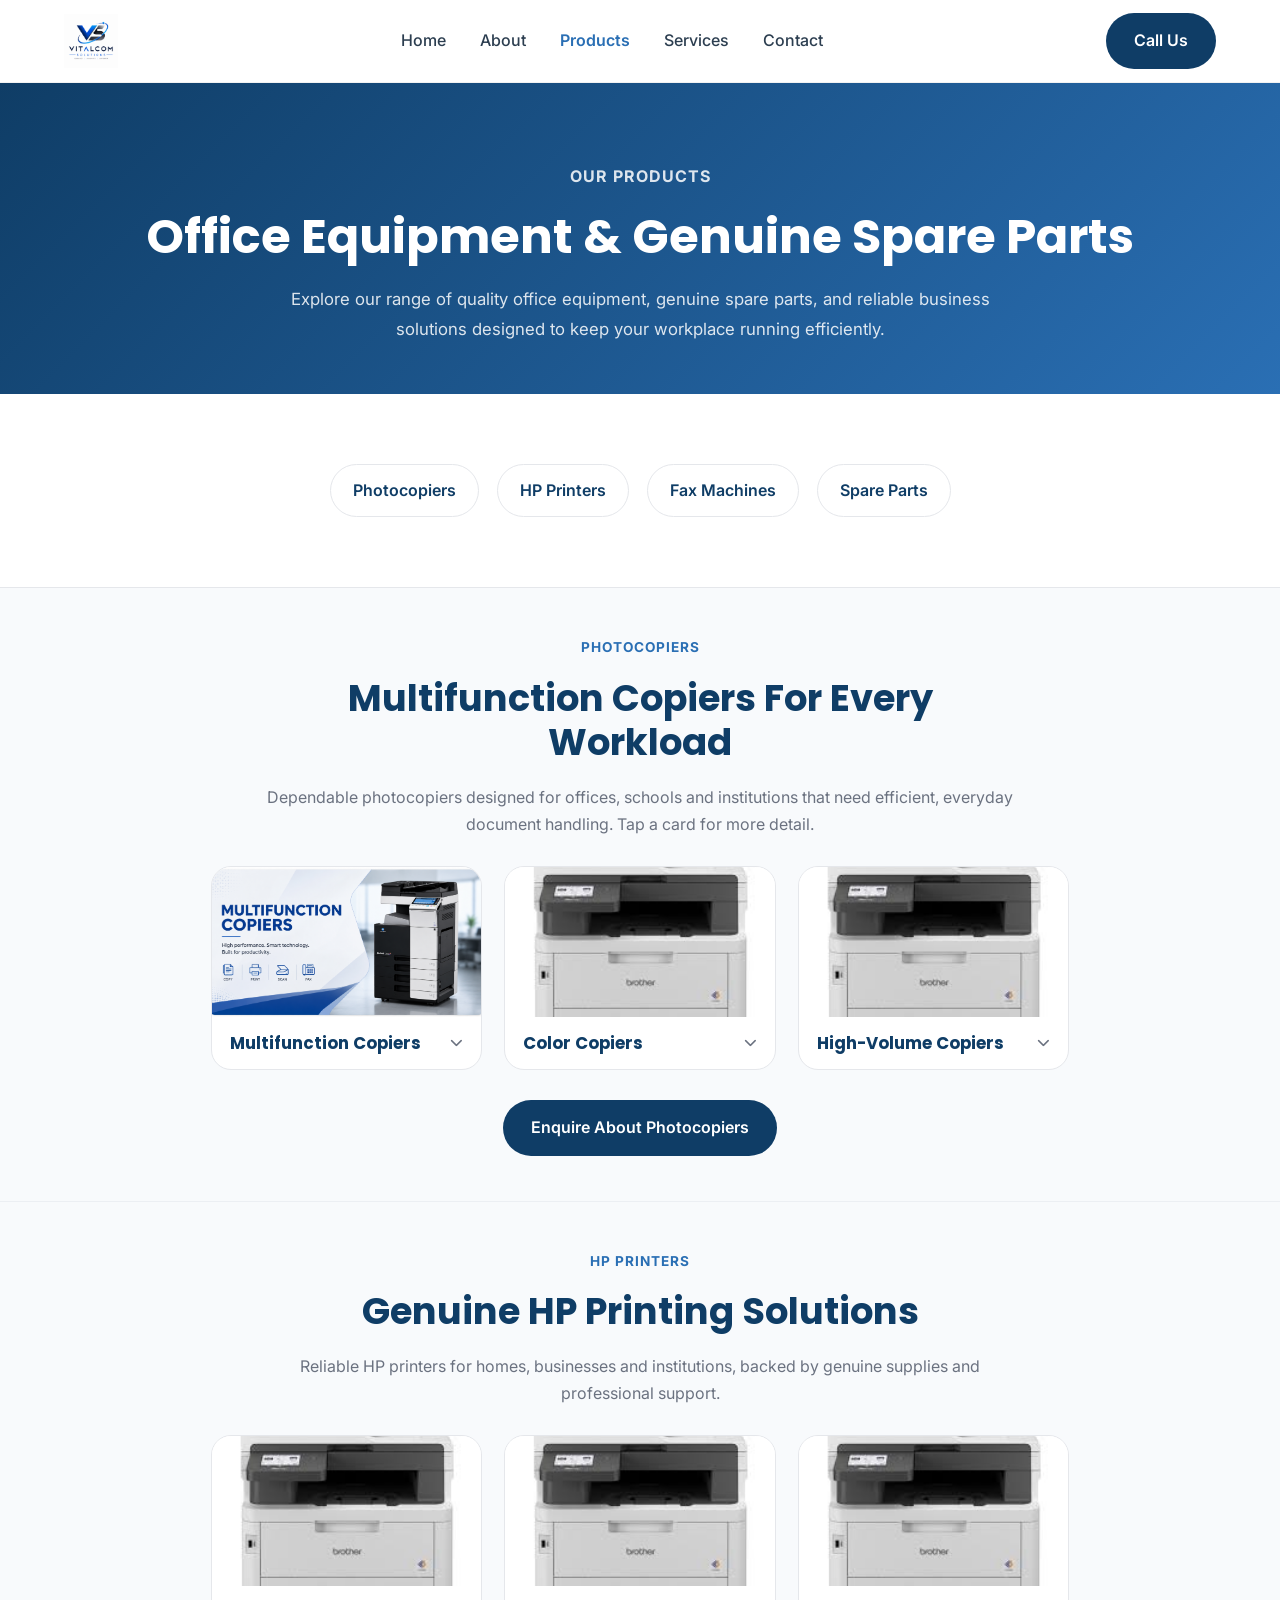
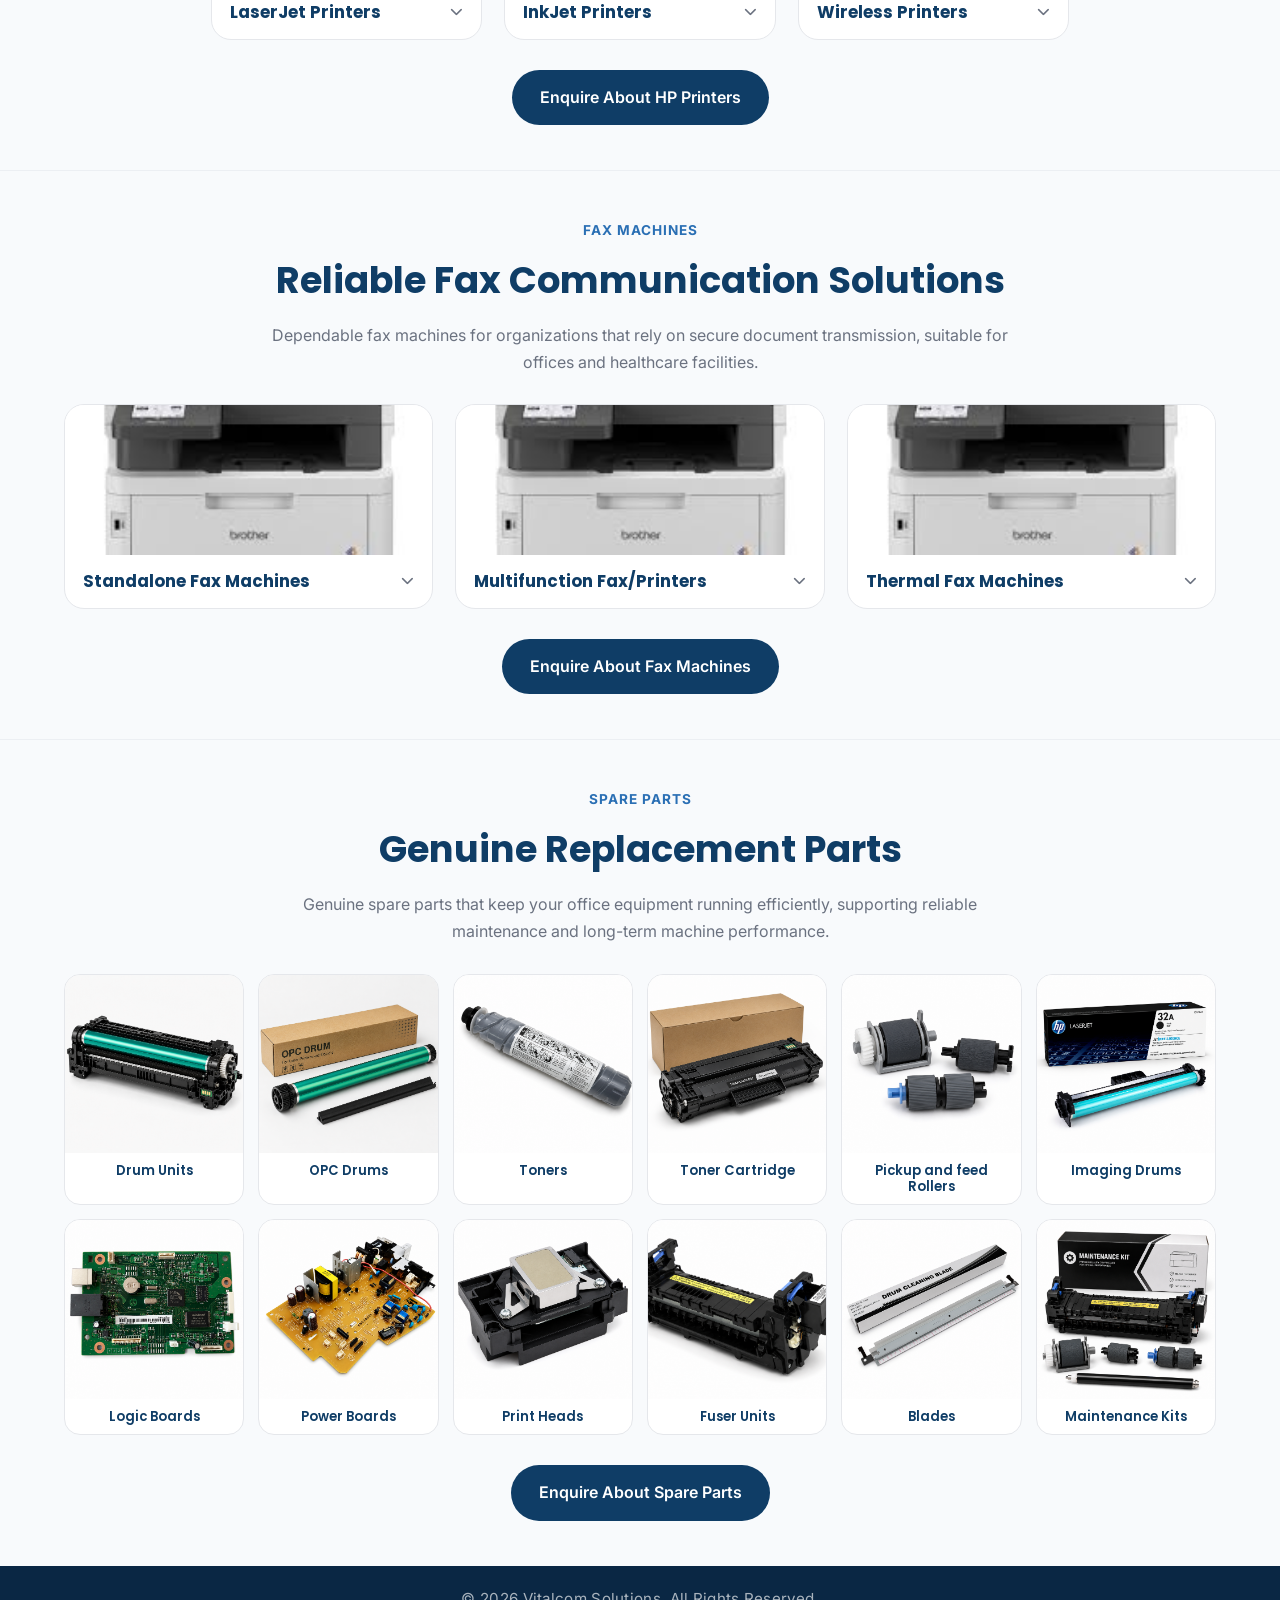
==== commit a9818fc0: "updated version" ====
--- a/products.html
+++ b/products.html
@@ -130,15 +130,18 @@
 
             <p>
               Dependable photocopiers designed for offices, schools and
-              institutions that need efficient, everyday document handling.
-              Tap a card for more detail.
+              institutions that need efficient, everyday document handling. Tap
+              a card for more detail.
             </p>
           </div>
 
           <div class="product-type-grid">
             <article class="product-type-card" tabindex="0">
               <div class="type-image">
-                <img src="/images/printer.jpg" alt="Multifunction Copiers" />
+                <img
+                  src="/images/multifunctional-copier.png"
+                  alt="Multifunction Copiers"
+                />
               </div>
 
               <div class="type-content">
@@ -149,23 +152,6 @@
 
                 <p class="type-description">
                   Print, copy and scan from a single, space-saving machine.
-                </p>
-              </div>
-            </article>
-
-            <article class="product-type-card" tabindex="0">
-              <div class="type-image">
-                <img src="/images/printer.jpg" alt="Digital Copiers" />
-              </div>
-
-              <div class="type-content">
-                <h3>
-                  Digital Copiers
-                  <i class="fa-solid fa-chevron-down type-toggle-icon"></i>
-                </h3>
-
-                <p class="type-description">
-                  High-speed digital copying built for busy office floors.
                 </p>
               </div>
             </article>
@@ -200,8 +186,7 @@
                 </h3>
 
                 <p class="type-description">
-                  Heavy-duty machines built to handle large daily print
-                  volumes.
+                  Heavy-duty machines built to handle large daily print volumes.
                 </p>
               </div>
             </article>
@@ -263,23 +248,6 @@
 
                 <p class="type-description">
                   Quality color output, ideal for everyday documents.
-                </p>
-              </div>
-            </article>
-
-            <article class="product-type-card" tabindex="0">
-              <div class="type-image">
-                <img src="/images/printer.jpg" alt="All-in-One Printers" />
-              </div>
-
-              <div class="type-content">
-                <h3>
-                  All-in-One Printers
-                  <i class="fa-solid fa-chevron-down type-toggle-icon"></i>
-                </h3>
-
-                <p class="type-description">
-                  Print, scan, copy and fax from one compact device.
                 </p>
               </div>
             </article>
@@ -348,7 +316,10 @@
 
             <article class="product-type-card" tabindex="0">
               <div class="type-image">
-                <img src="/images/printer.jpg" alt="Multifunction Fax/Printers" />
+                <img
+                  src="/images/printer.jpg"
+                  alt="Multifunction Fax/Printers"
+                />
               </div>
 
               <div class="type-content">
@@ -402,8 +373,8 @@
 
             <p>
               Genuine spare parts that keep your office equipment running
-              efficiently, supporting reliable maintenance and long-term
-              machine performance.
+              efficiently, supporting reliable maintenance and long-term machine
+              performance.
             </p>
           </div>
 
@@ -474,7 +445,10 @@
 
             <article class="spare-item-card">
               <div class="spare-item-image">
-                <img src="/images/printer-head.png" alt="Boards & Print Heads" />
+                <img
+                  src="/images/printer-head.png"
+                  alt="Boards & Print Heads"
+                />
               </div>
 
               <h3>Print Heads</h3>
@@ -482,7 +456,10 @@
 
             <article class="spare-item-card">
               <div class="spare-item-image">
-                <img src="/images/fuser-unit.png" alt="Imaging Drums & Blades" />
+                <img
+                  src="/images/fuser-unit.png"
+                  alt="Imaging Drums & Blades"
+                />
               </div>
 
               <h3>Fuser Units</h3>
--- a/css/style.css
+++ b/css/style.css
@@ -1073,17 +1073,23 @@
 }
 
 .product-type-grid {
-  display: grid;
-
-  grid-template-columns: repeat(4, 1fr);
+  display: flex;
+
+  flex-wrap: wrap;
+
+  justify-content: center;
+
+  align-items: flex-start;
 
   gap: 22px;
-
-  align-items: start;
-}
-
-.product-type-grid-3 {
-  grid-template-columns: repeat(3, 1fr);
+}
+
+.product-type-grid > .product-type-card {
+  flex: 0 1 calc(25% - 16.5px);
+}
+
+.product-type-grid-3 > .product-type-card {
+  flex-basis: calc(33.333% - 14.667px);
 }
 
 .product-type-card {
@@ -1179,7 +1185,10 @@
 
   overflow: hidden;
 
-  transition: max-height 0.35s ease, opacity 0.3s ease, margin-top 0.35s ease;
+  transition:
+    max-height 0.35s ease,
+    opacity 0.3s ease,
+    margin-top 0.35s ease;
 }
 
 .product-type-card.expanded .type-description {
@@ -1197,11 +1206,17 @@
 }
 
 .spare-items-grid {
-  display: grid;
-
-  grid-template-columns: repeat(6, 1fr);
+  display: flex;
+
+  flex-wrap: wrap;
+
+  justify-content: center;
 
   gap: 14px;
+}
+
+.spare-items-grid > .spare-item-card {
+  flex: 0 1 calc(16.666% - 11.667px);
 }
 
 .spare-item-card {
@@ -1255,28 +1270,28 @@
 }
 
 @media (max-width: 950px) {
-  .spare-items-grid {
-    grid-template-columns: repeat(3, 1fr);
+  .spare-items-grid > .spare-item-card {
+    flex-basis: calc(33.333% - 9.333px);
   }
 }
 
 @media (max-width: 600px) {
-  .spare-items-grid {
-    grid-template-columns: repeat(2, 1fr);
+  .spare-items-grid > .spare-item-card {
+    flex-basis: calc(50% - 7px);
   }
 }
 
 @media (max-width: 950px) {
-  .product-type-grid,
-  .product-type-grid-3 {
-    grid-template-columns: repeat(2, 1fr);
+  .product-type-grid > .product-type-card,
+  .product-type-grid-3 > .product-type-card {
+    flex-basis: calc(50% - 11px);
   }
 }
 
 @media (max-width: 600px) {
-  .product-type-grid,
-  .product-type-grid-3 {
-    grid-template-columns: 1fr;
+  .product-type-grid > .product-type-card,
+  .product-type-grid-3 > .product-type-card {
+    flex-basis: 100%;
   }
 }
 
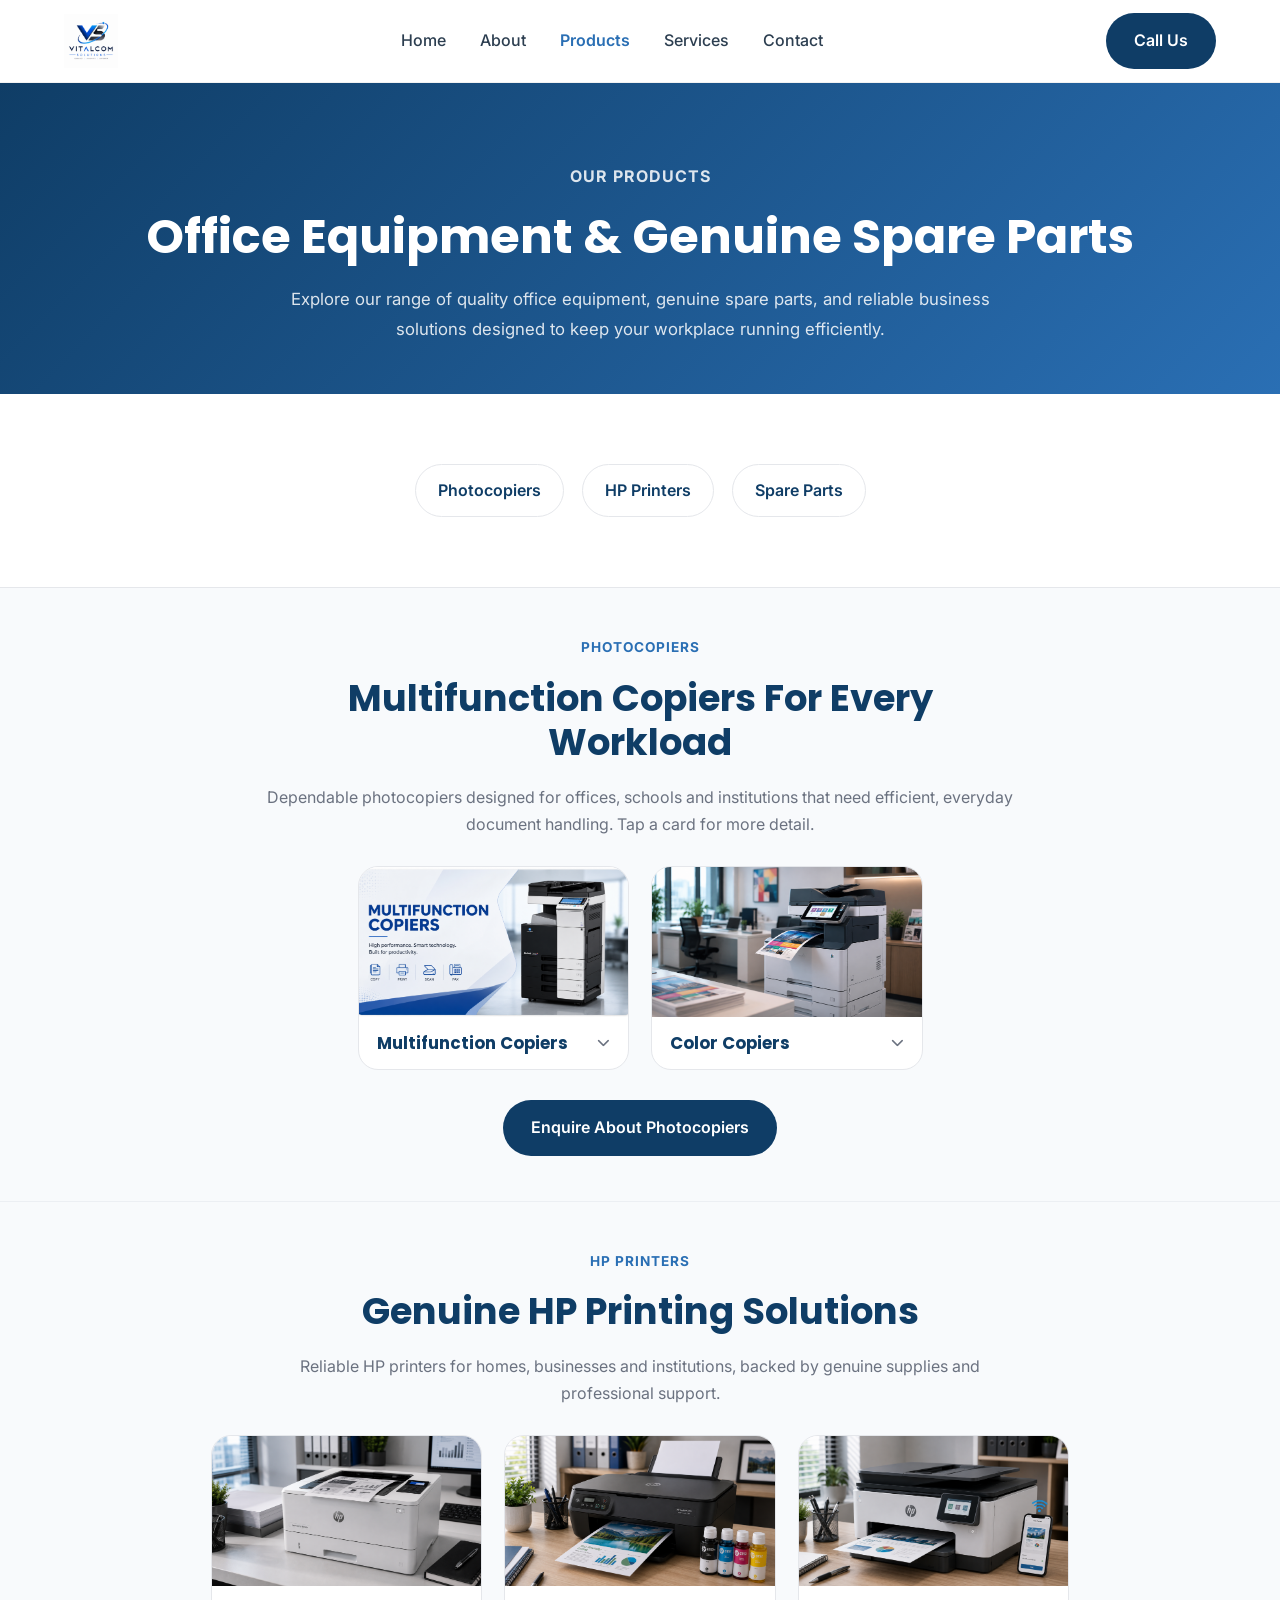
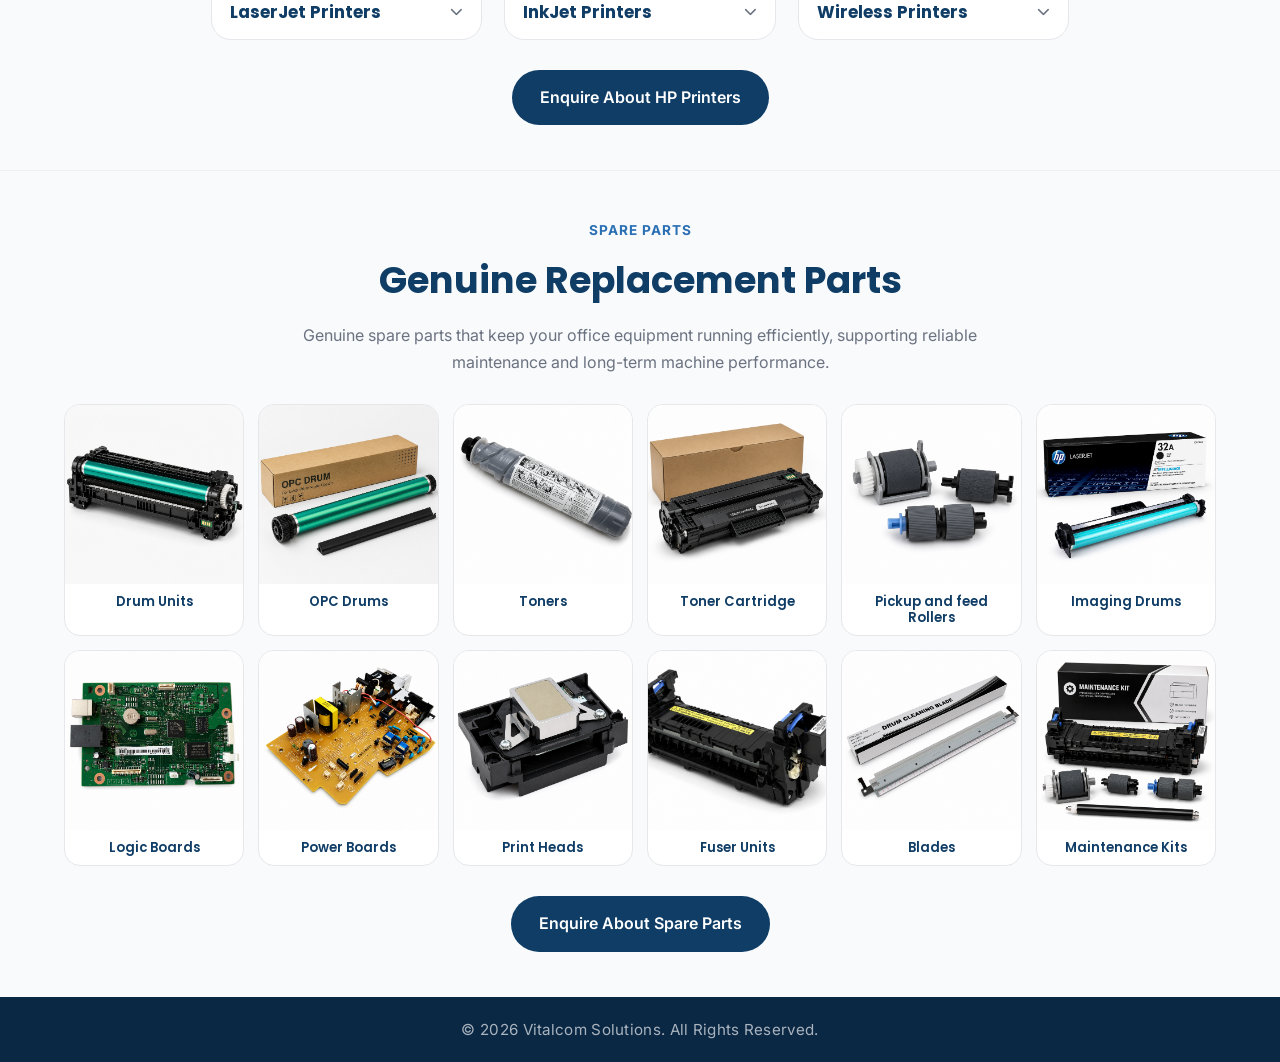
==== commit 12d0a3e1: "updated version" ====
--- a/products.html
+++ b/products.html
@@ -111,8 +111,6 @@
 
           <a href="#printers">HP Printers</a>
 
-          <a href="#fax">Fax Machines</a>
-
           <a href="#spares">Spare Parts</a>
         </div>
       </section>
@@ -158,7 +156,7 @@
 
             <article class="product-type-card" tabindex="0">
               <div class="type-image">
-                <img src="/images/printer.jpg" alt="Color Copiers" />
+                <img src="/images/color-copiers.png" alt="Color Copiers" />
               </div>
 
               <div class="type-content">
@@ -173,23 +171,6 @@
                 </p>
               </div>
             </article>
-
-            <article class="product-type-card" tabindex="0">
-              <div class="type-image">
-                <img src="/images/printer.jpg" alt="High-Volume Copiers" />
-              </div>
-
-              <div class="type-content">
-                <h3>
-                  High-Volume Copiers
-                  <i class="fa-solid fa-chevron-down type-toggle-icon"></i>
-                </h3>
-
-                <p class="type-description">
-                  Heavy-duty machines built to handle large daily print volumes.
-                </p>
-              </div>
-            </article>
           </div>
 
           <div class="product-cta">
@@ -220,7 +201,7 @@
           <div class="product-type-grid">
             <article class="product-type-card" tabindex="0">
               <div class="type-image">
-                <img src="/images/printer.jpg" alt="LaserJet Printers" />
+                <img src="/images/laserJet.png" alt="LaserJet Printers" />
               </div>
 
               <div class="type-content">
@@ -237,7 +218,7 @@
 
             <article class="product-type-card" tabindex="0">
               <div class="type-image">
-                <img src="/images/printer.jpg" alt="InkJet Printers" />
+                <img src="/images/inkJet.png" alt="InkJet Printers" />
               </div>
 
               <div class="type-content">
@@ -254,7 +235,7 @@
 
             <article class="product-type-card" tabindex="0">
               <div class="type-image">
-                <img src="/images/printer.jpg" alt="Wireless Printers" />
+                <img src="/images/wireless.png" alt="Wireless Printers" />
               </div>
 
               <div class="type-content">
@@ -279,88 +260,6 @@
       </section>
 
       <!-- ===================================
-     FAX MACHINES
-==================================== -->
-
-      <section class="product-section" id="fax">
-        <div class="container">
-          <div class="section-heading">
-            <span class="section-tag"> Fax Machines </span>
-
-            <h2>Reliable Fax Communication Solutions</h2>
-
-            <p>
-              Dependable fax machines for organizations that rely on secure
-              document transmission, suitable for offices and healthcare
-              facilities.
-            </p>
-          </div>
-
-          <div class="product-type-grid product-type-grid-3">
-            <article class="product-type-card" tabindex="0">
-              <div class="type-image">
-                <img src="/images/printer.jpg" alt="Standalone Fax Machines" />
-              </div>
-
-              <div class="type-content">
-                <h3>
-                  Standalone Fax Machines
-                  <i class="fa-solid fa-chevron-down type-toggle-icon"></i>
-                </h3>
-
-                <p class="type-description">
-                  Dedicated machines for high-volume fax traffic.
-                </p>
-              </div>
-            </article>
-
-            <article class="product-type-card" tabindex="0">
-              <div class="type-image">
-                <img
-                  src="/images/printer.jpg"
-                  alt="Multifunction Fax/Printers"
-                />
-              </div>
-
-              <div class="type-content">
-                <h3>
-                  Multifunction Fax/Printers
-                  <i class="fa-solid fa-chevron-down type-toggle-icon"></i>
-                </h3>
-
-                <p class="type-description">
-                  Fax capability built into your everyday printer.
-                </p>
-              </div>
-            </article>
-
-            <article class="product-type-card" tabindex="0">
-              <div class="type-image">
-                <img src="/images/printer.jpg" alt="Thermal Fax Machines" />
-              </div>
-
-              <div class="type-content">
-                <h3>
-                  Thermal Fax Machines
-                  <i class="fa-solid fa-chevron-down type-toggle-icon"></i>
-                </h3>
-
-                <p class="type-description">
-                  Compact, low-maintenance machines for smaller offices.
-                </p>
-              </div>
-            </article>
-          </div>
-
-          <div class="product-cta">
-            <a href="#contact" class="btn btn-primary">
-              Enquire About Fax Machines
-            </a>
-          </div>
-        </div>
-      </section>
-
-      <!-- ===================================
      SPARE PARTS
 ==================================== -->
 
--- a/css/style.css
+++ b/css/style.css
@@ -936,6 +936,17 @@
   color: var(--primary);
 }
 
+.contact-cta .btn-whatsapp {
+  background: white;
+  color: var(--primary);
+}
+
+.contact-cta .btn-whatsapp:hover {
+  background: var(--accent);
+  color: white;
+  transform: translateY(-2px);
+}
+
 @media (max-width: 650px) {
   .cta-buttons {
     flex-direction: column;
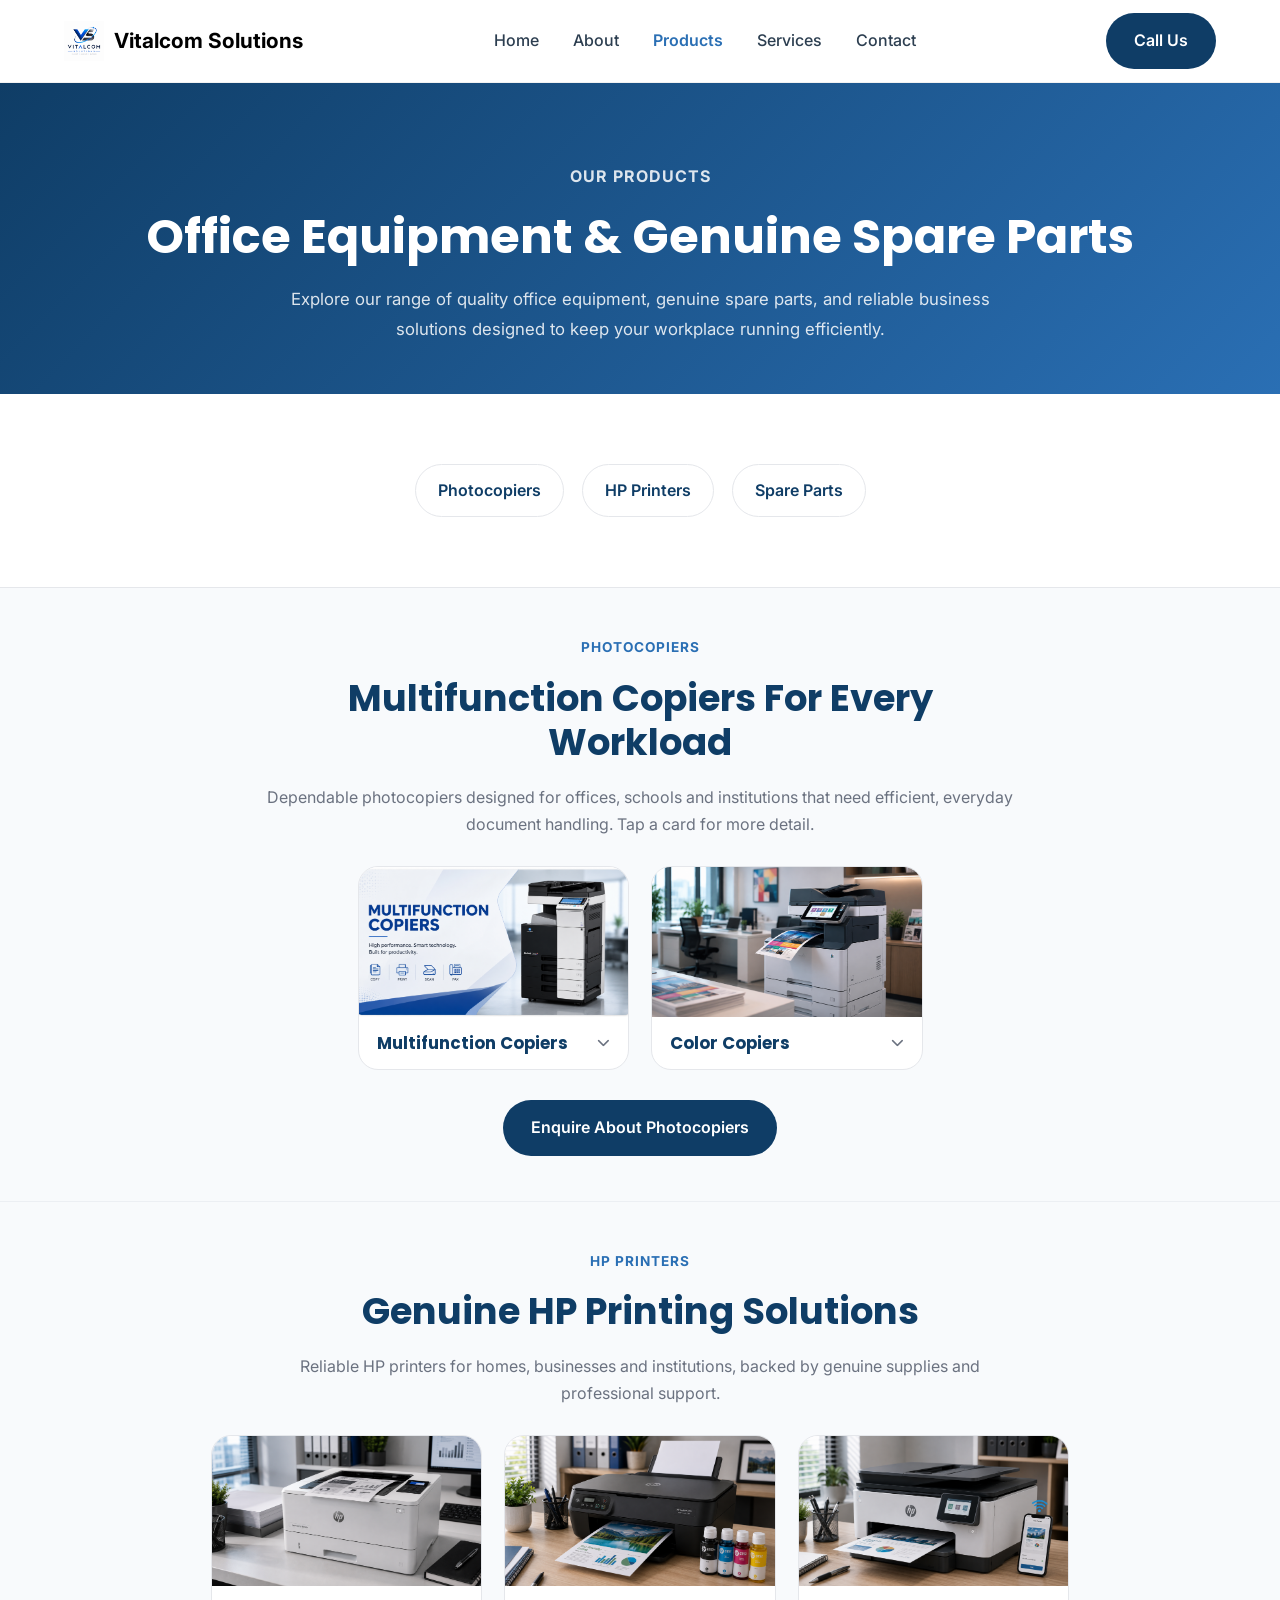
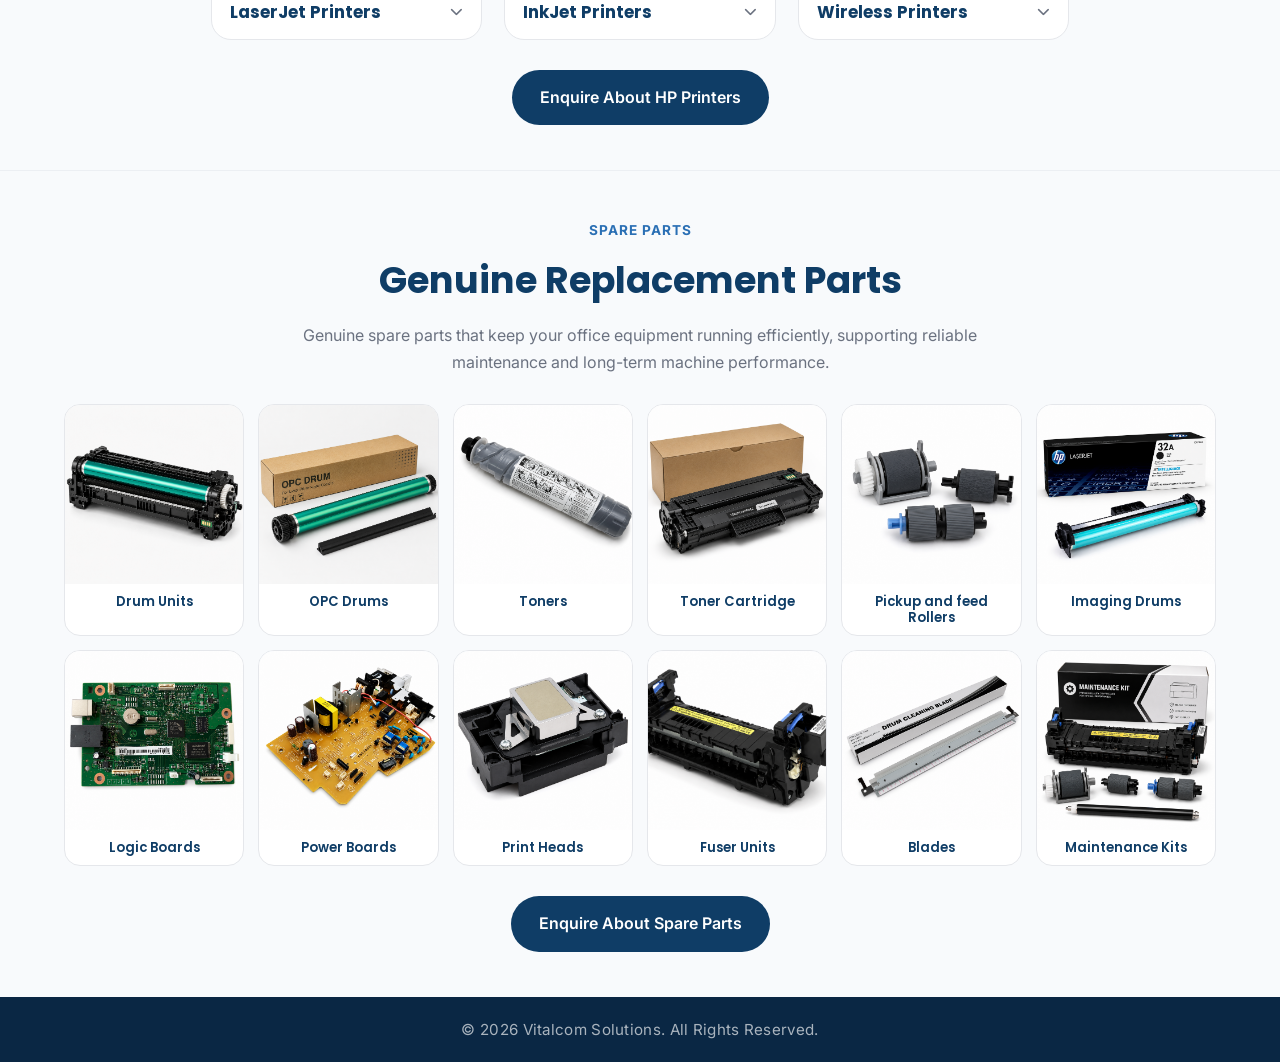
==== commit 42a61738: "updated version" ====
--- a/products.html
+++ b/products.html
@@ -42,6 +42,7 @@
       <div class="container">
         <a href="index.html" class="logo">
           <img src="images/vslogo.png" alt="Vitalcom Solutions Logo" />
+          <span class="logo-text">Vitalcom Solutions</span>
         </a>
 
         <nav class="navbar" id="navbar">
--- a/css/style.css
+++ b/css/style.css
@@ -134,9 +134,25 @@
   height: 82px;
 }
 
+.logo {
+  display: flex;
+  align-items: center;
+  gap: 10px;
+  text-decoration: none;
+}
+
 .logo img {
-  height: 54px;
-}
+  height: 40px; /* adjust to your logo's actual size */
+  width: auto;
+}
+
+.logo-text {
+  font-size: 1.3rem;
+  font-weight: 700;
+  color: #000; /* change to match your brand color */
+  white-space: nowrap;
+}
+
 
 .nav-links {
   display: flex;
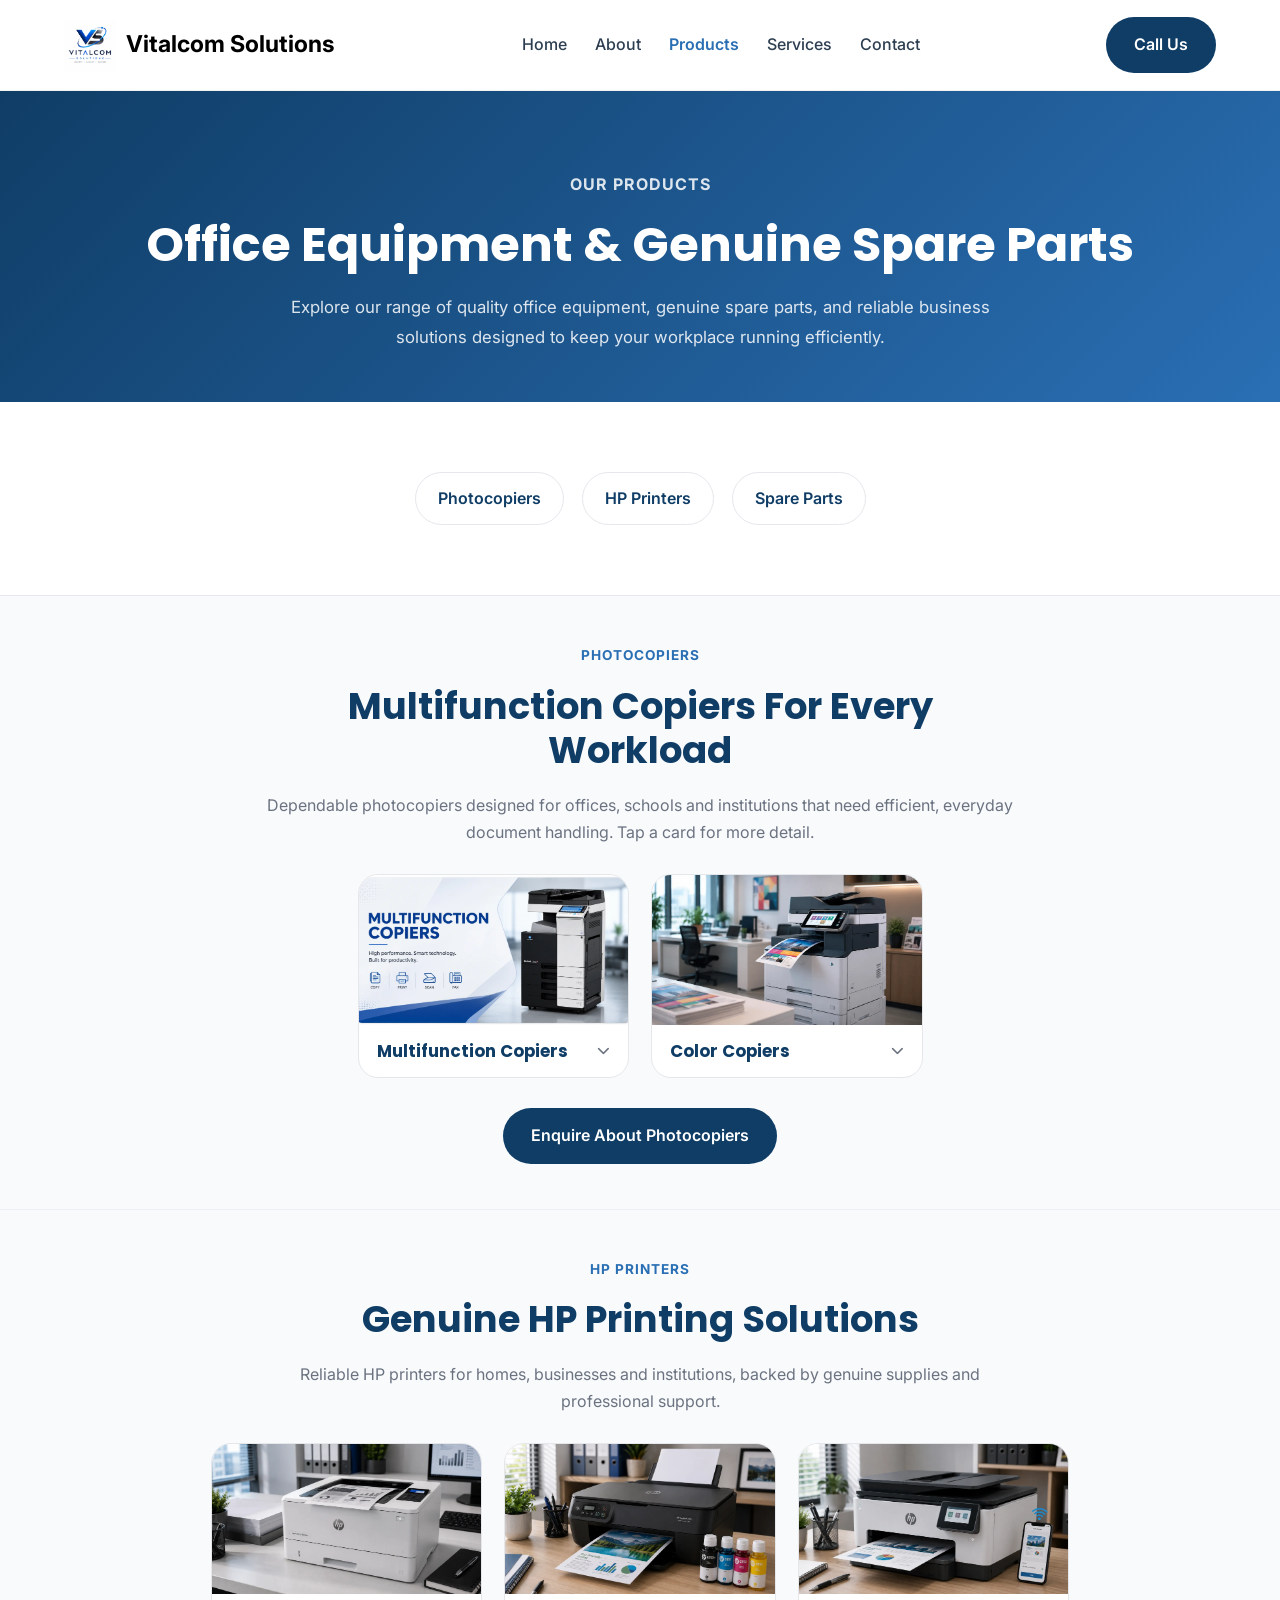
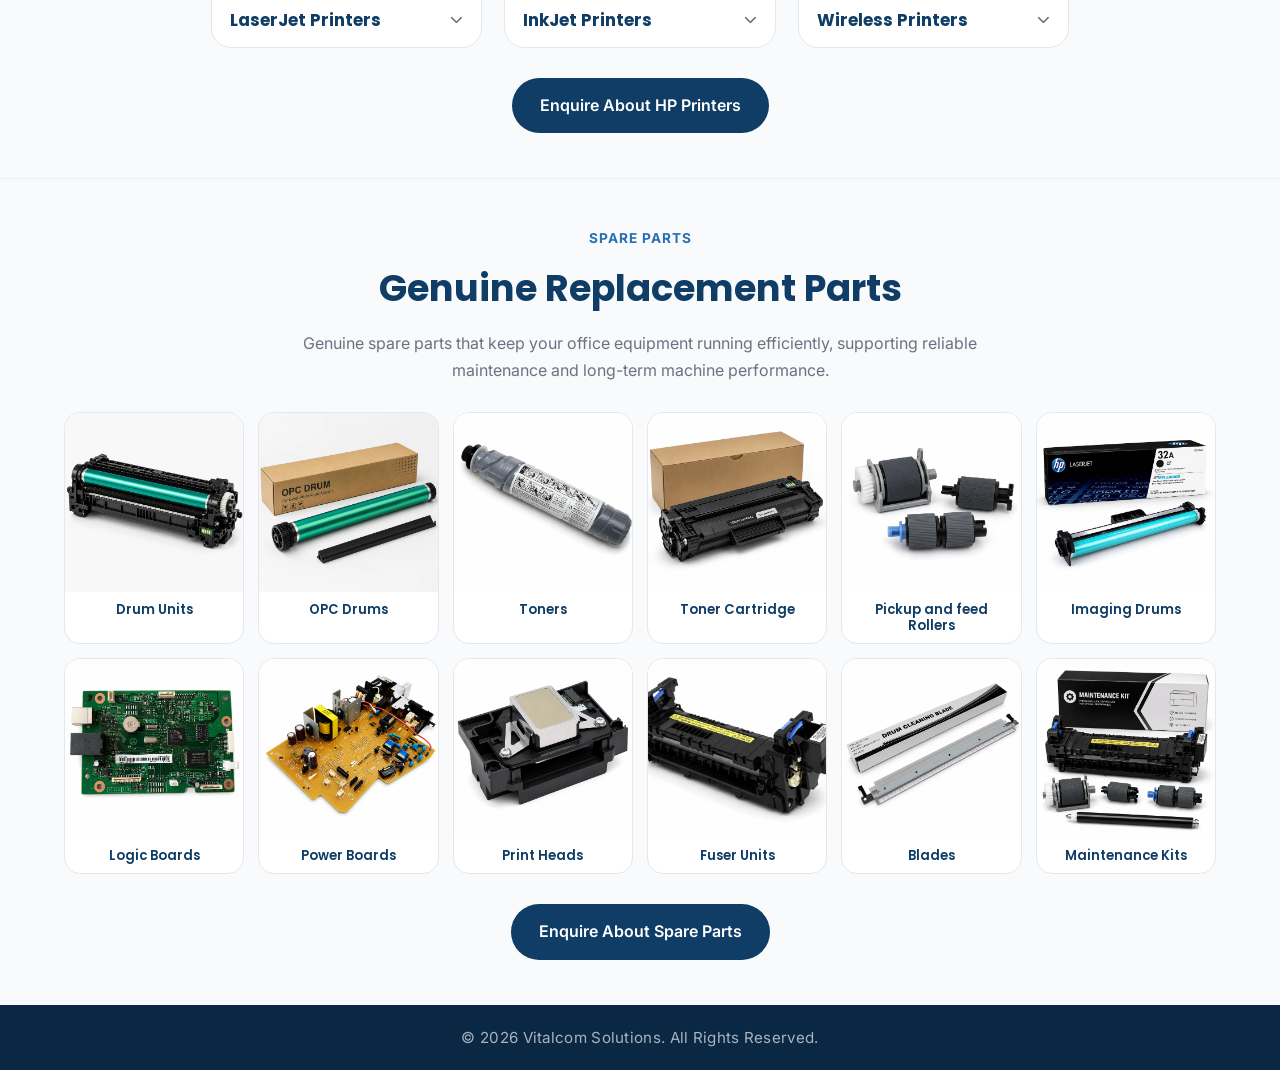
==== commit 7b1018bc: "updated version" ====
--- a/products.html
+++ b/products.html
@@ -31,6 +31,8 @@
       rel="stylesheet"
       href="https://cdnjs.cloudflare.com/ajax/libs/font-awesome/6.7.2/css/all.min.css"
     />
+
+    <link rel="icon" href="/images/vslogo.webp" />
   </head>
 
   <body>
@@ -41,7 +43,7 @@
     <header class="header">
       <div class="container">
         <a href="index.html" class="logo">
-          <img src="images/vslogo.png" alt="Vitalcom Solutions Logo" />
+          <img src="images/vslogo.webp" alt="Vitalcom Solutions Logo" />
           <span class="logo-text">Vitalcom Solutions</span>
         </a>
 
@@ -138,7 +140,7 @@
             <article class="product-type-card" tabindex="0">
               <div class="type-image">
                 <img
-                  src="/images/multifunctional-copier.png"
+                  src="/images/multifunctional-copier.webp"
                   alt="Multifunction Copiers"
                 />
               </div>
@@ -157,7 +159,7 @@
 
             <article class="product-type-card" tabindex="0">
               <div class="type-image">
-                <img src="/images/color-copiers.png" alt="Color Copiers" />
+                <img src="/images/color-copiers.webp" alt="Color Copiers" />
               </div>
 
               <div class="type-content">
@@ -202,7 +204,7 @@
           <div class="product-type-grid">
             <article class="product-type-card" tabindex="0">
               <div class="type-image">
-                <img src="/images/laserJet.png" alt="LaserJet Printers" />
+                <img src="/images/laserJet.webp" alt="LaserJet Printers" />
               </div>
 
               <div class="type-content">
@@ -219,7 +221,7 @@
 
             <article class="product-type-card" tabindex="0">
               <div class="type-image">
-                <img src="/images/inkJet.png" alt="InkJet Printers" />
+                <img src="/images/inkJet.webp" alt="InkJet Printers" />
               </div>
 
               <div class="type-content">
@@ -236,7 +238,7 @@
 
             <article class="product-type-card" tabindex="0">
               <div class="type-image">
-                <img src="/images/wireless.png" alt="Wireless Printers" />
+                <img src="/images/wireless.webp" alt="Wireless Printers" />
               </div>
 
               <div class="type-content">
@@ -281,7 +283,7 @@
           <div class="spare-items-grid">
             <article class="spare-item-card">
               <div class="spare-item-image">
-                <img src="/images/drum-units.png" alt="Toners & Drums" />
+                <img src="/images/drum-units.webp" alt="Toners & Drums" />
               </div>
 
               <h3>Drum Units</h3>
@@ -289,7 +291,7 @@
 
             <article class="spare-item-card">
               <div class="spare-item-image">
-                <img src="/images/opc-drums.png" alt="Toners & Drums" />
+                <img src="/images/opc-drums.webp" alt="Toners & Drums" />
               </div>
 
               <h3>OPC Drums</h3>
@@ -297,7 +299,7 @@
 
             <article class="spare-item-card">
               <div class="spare-item-image">
-                <img src="/images/toner.png" alt="Toners & Drums" />
+                <img src="/images/toner.webp" alt="Toners & Drums" />
               </div>
 
               <h3>Toners</h3>
@@ -305,7 +307,7 @@
 
             <article class="spare-item-card">
               <div class="spare-item-image">
-                <img src="/images/toner-cartridge.png" alt="Fuser Units" />
+                <img src="/images/toner-cartridge.webp" alt="Fuser Units" />
               </div>
 
               <h3>Toner Cartridge</h3>
@@ -313,7 +315,7 @@
 
             <article class="spare-item-card">
               <div class="spare-item-image">
-                <img src="/images/rollers.png" alt="Feed & Pickup Rollers" />
+                <img src="/images/rollers.webp" alt="Feed & Pickup Rollers" />
               </div>
 
               <h3>Pickup and feed Rollers</h3>
@@ -321,7 +323,7 @@
 
             <article class="spare-item-card">
               <div class="spare-item-image">
-                <img src="/images/image-drum.png" alt="Feed & Pickup Rollers" />
+                <img src="/images/image-drum.webp" alt="Feed & Pickup Rollers" />
               </div>
 
               <h3>Imaging Drums</h3>
@@ -329,7 +331,7 @@
 
             <article class="spare-item-card">
               <div class="spare-item-image">
-                <img src="/images/logic-board.png" alt="Boards & Print Heads" />
+                <img src="/images/logic-board.webp" alt="Boards & Print Heads" />
               </div>
 
               <h3>Logic Boards</h3>
@@ -337,7 +339,7 @@
 
             <article class="spare-item-card">
               <div class="spare-item-image">
-                <img src="/images/power-board.png" alt="Boards & Print Heads" />
+                <img src="/images/power-board.webp" alt="Boards & Print Heads" />
               </div>
 
               <h3>Power Boards</h3>
@@ -346,7 +348,7 @@
             <article class="spare-item-card">
               <div class="spare-item-image">
                 <img
-                  src="/images/printer-head.png"
+                  src="/images/printer-head.webp"
                   alt="Boards & Print Heads"
                 />
               </div>
@@ -357,7 +359,7 @@
             <article class="spare-item-card">
               <div class="spare-item-image">
                 <img
-                  src="/images/fuser-unit.png"
+                  src="/images/fuser-unit.webp"
                   alt="Imaging Drums & Blades"
                 />
               </div>
@@ -367,7 +369,7 @@
 
             <article class="spare-item-card">
               <div class="spare-item-image">
-                <img src="/images/blade.png" alt="Imaging Drums & Blades" />
+                <img src="/images/blade.webp" alt="Imaging Drums & Blades" />
               </div>
 
               <h3>Blades</h3>
@@ -375,7 +377,7 @@
 
             <article class="spare-item-card">
               <div class="spare-item-image">
-                <img src="/images/kit.png" alt="Maintenance Kits" />
+                <img src="/images/kit.webp" alt="Maintenance Kits" />
               </div>
 
               <h3>Maintenance Kits</h3>
--- a/css/style.css
+++ b/css/style.css
@@ -131,7 +131,7 @@
   align-items: center;
   justify-content: space-between;
 
-  height: 82px;
+  height: 90px;
 }
 
 .logo {
@@ -142,12 +142,12 @@
 }
 
 .logo img {
-  height: 40px; /* adjust to your logo's actual size */
+  height: 52px; /* adjust to your logo's actual size */
   width: auto;
 }
 
 .logo-text {
-  font-size: 1.3rem;
+  font-size: 1.45rem;
   font-weight: 700;
   color: #000; /* change to match your brand color */
   white-space: nowrap;
@@ -156,7 +156,7 @@
 
 .nav-links {
   display: flex;
-  gap: 34px;
+  gap: 28px;
 }
 
 .nav-links a {
@@ -324,8 +324,6 @@
   }
 
   .mobile-menu {
-    order: -1;
-
     display: block;
   }
 
@@ -337,7 +335,7 @@
     position: fixed;
 
     top: 0;
-    left: 0;
+    right: 0;
 
     width: min(280px, 78%);
     height: 100vh;
@@ -350,7 +348,7 @@
 
     box-shadow: var(--shadow);
 
-    transform: translateX(-100%);
+    transform: translateX(100%);
 
     transition: transform 0.35s ease;
 
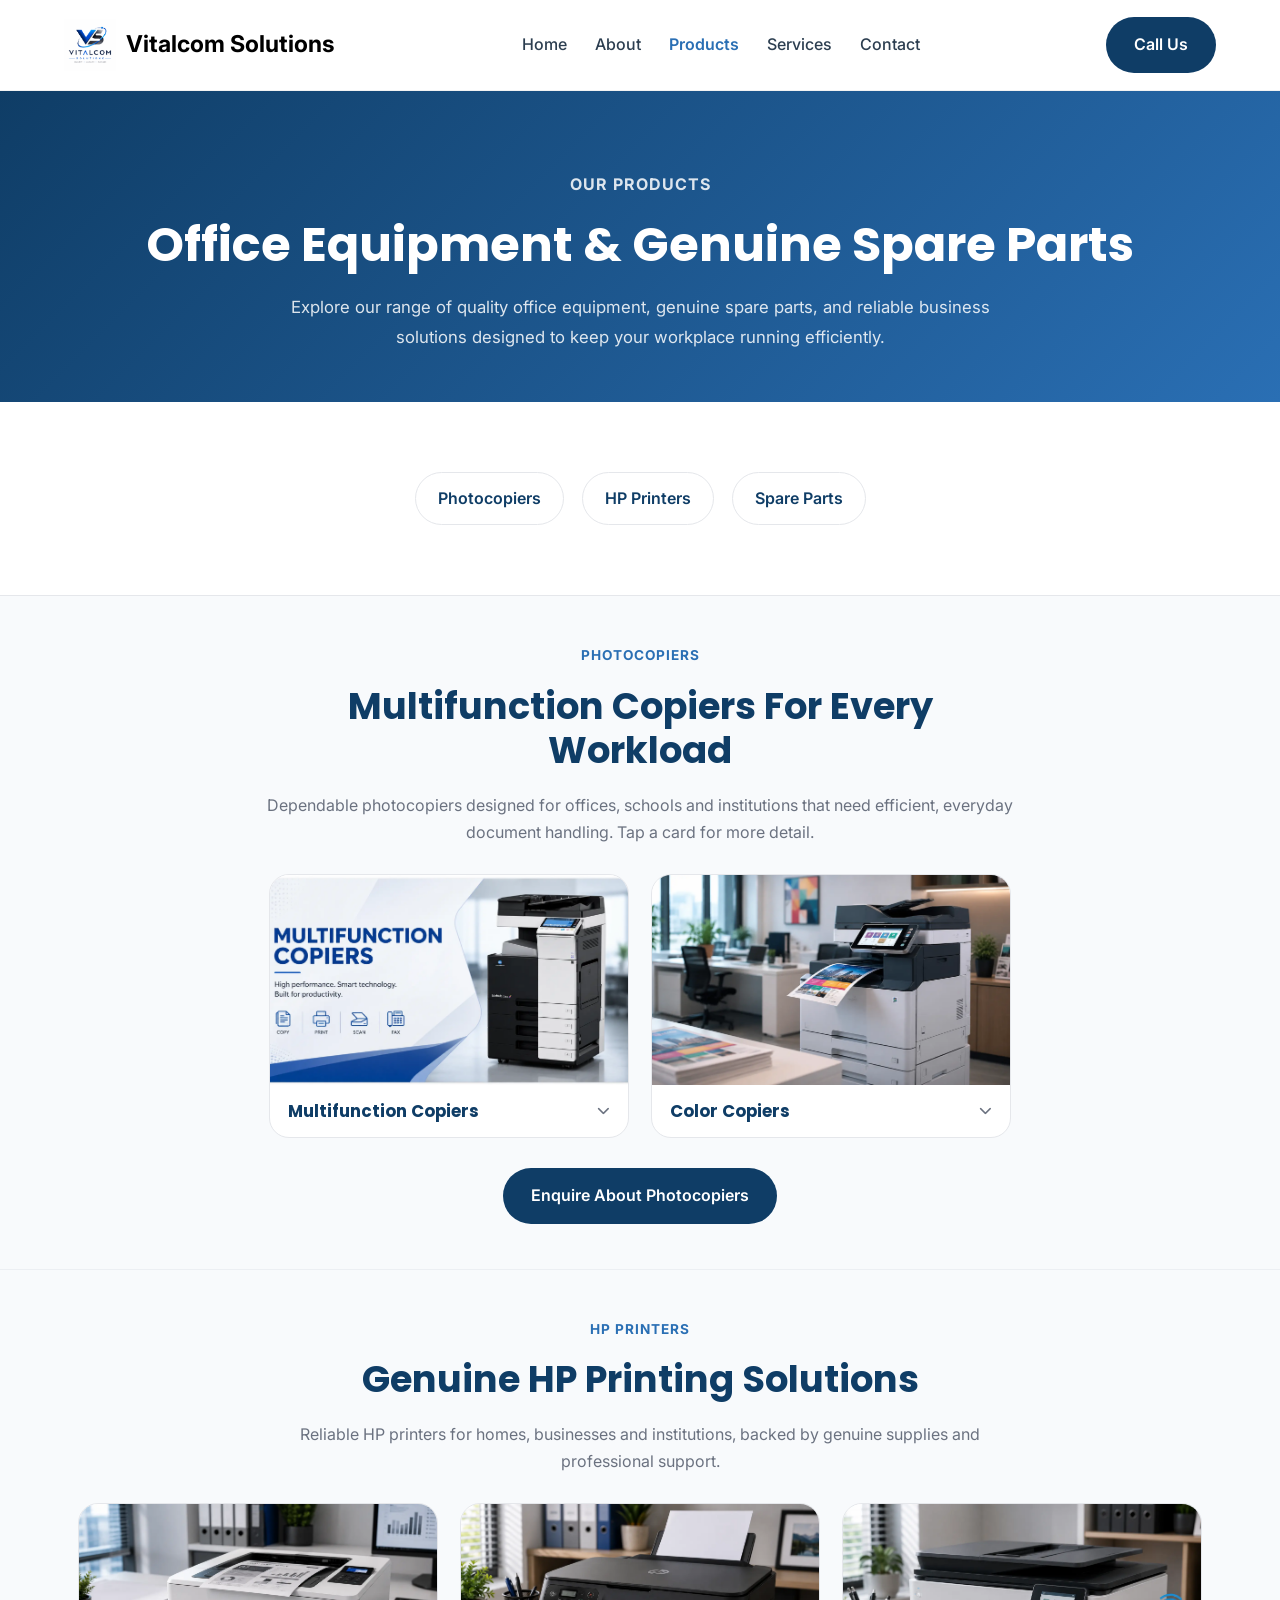
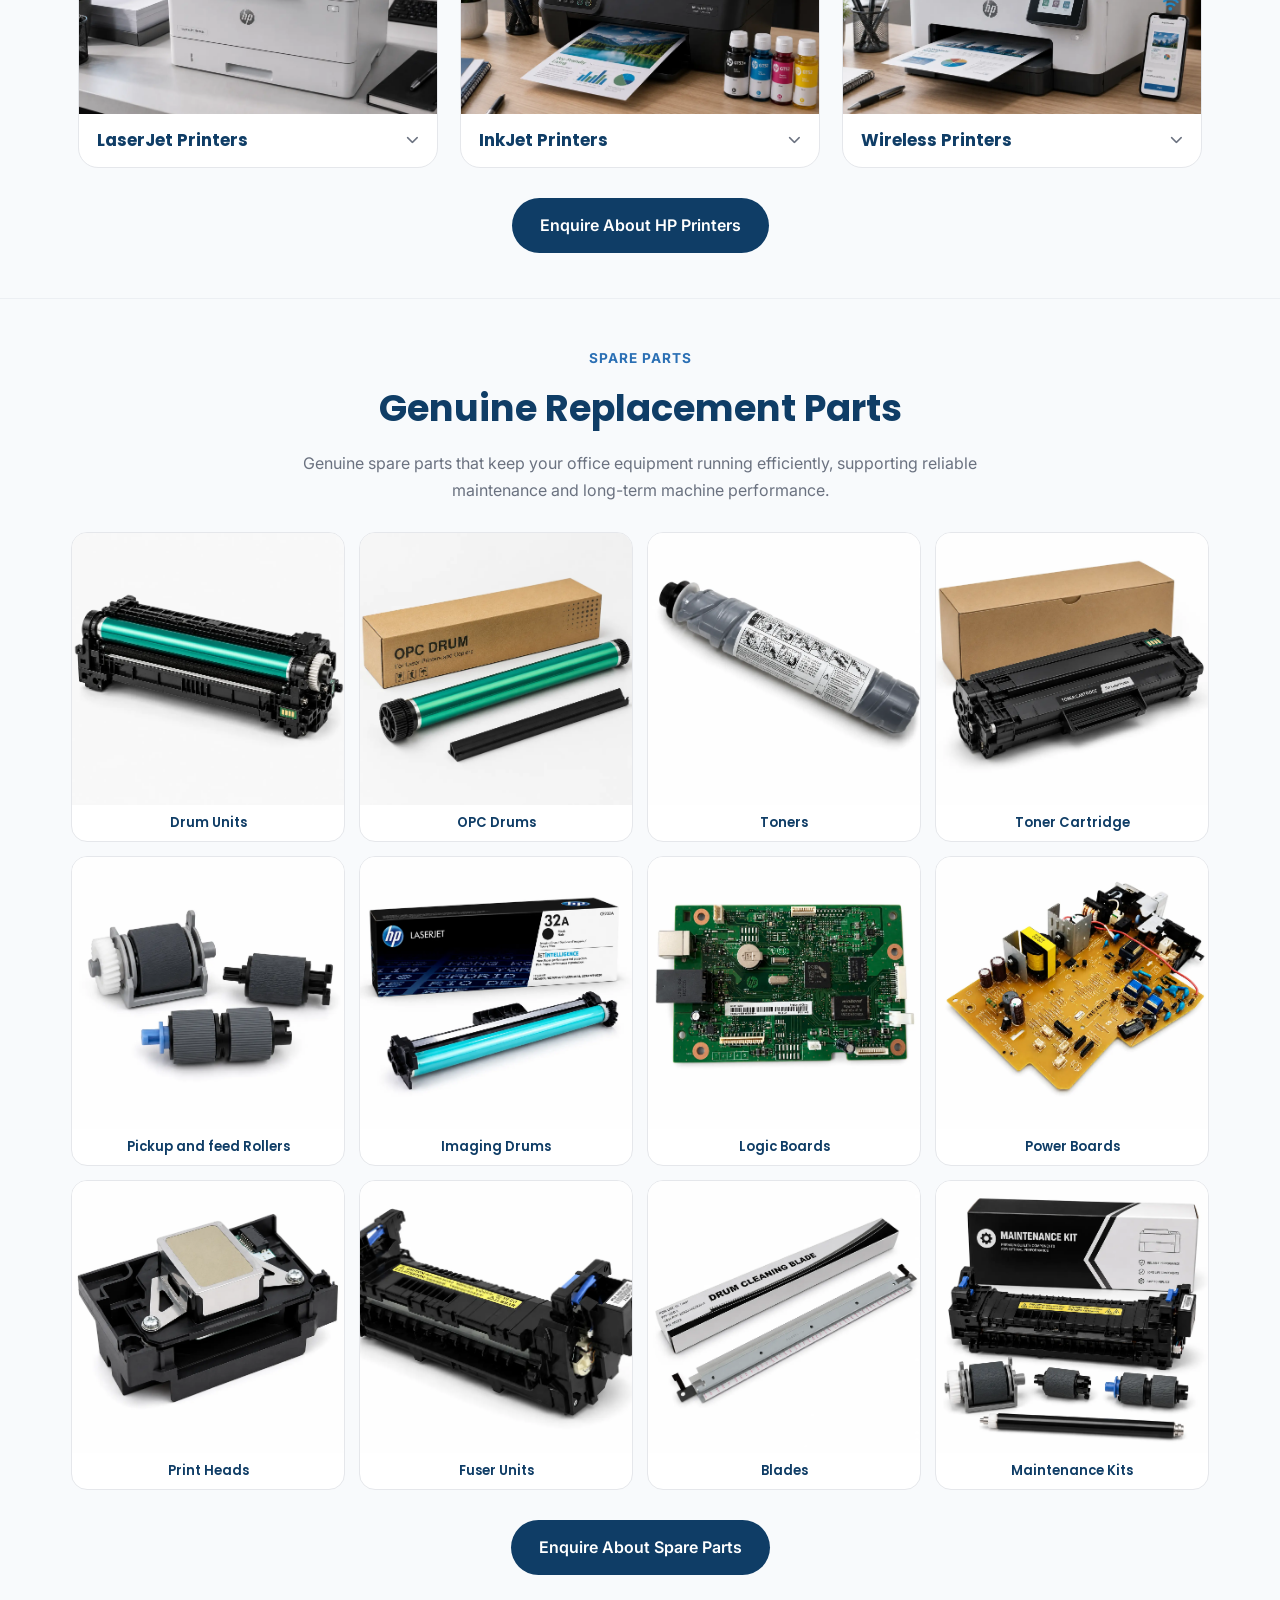
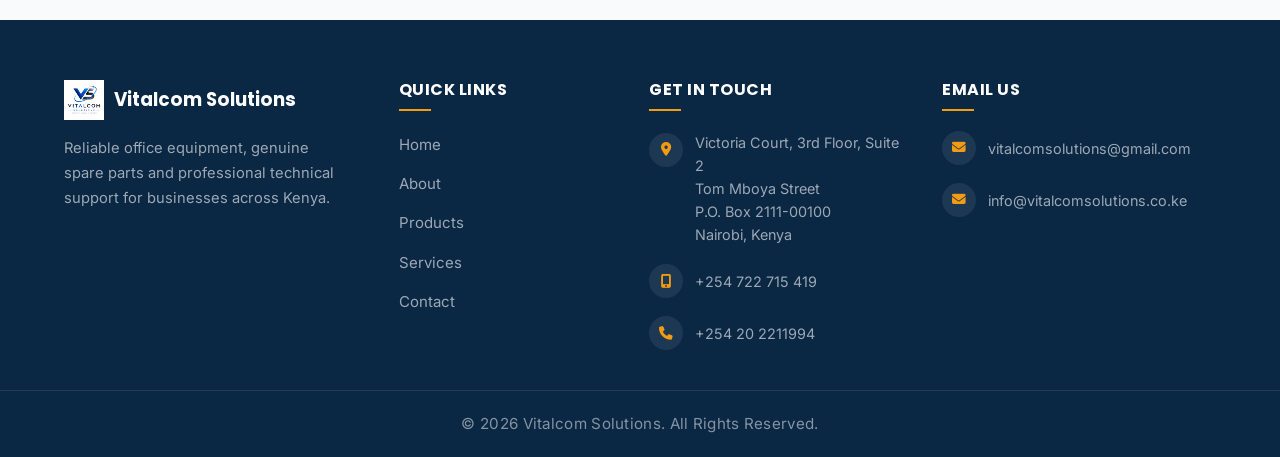
==== commit 8b7976e4: "updated version" ====
--- a/products.html
+++ b/products.html
@@ -398,8 +398,97 @@
 ==================================== -->
 
     <footer class="footer">
-      <div class="copyright">
-        © 2026 Vitalcom Solutions. All Rights Reserved.
+      <div class="container footer-grid">
+        <div class="footer-col footer-brand">
+          <a href="index.html" class="footer-logo">
+            <img src="images/vslogo.webp" alt="Vitalcom Solutions Logo" />
+            <span>Vitalcom Solutions</span>
+          </a>
+
+          <p>
+            Reliable office equipment, genuine spare parts and professional
+            technical support for businesses across Kenya.
+          </p>
+        </div>
+
+        <div class="footer-col">
+          <h4>Quick Links</h4>
+
+          <ul class="footer-links">
+            <li><a href="index.html#home">Home</a></li>
+
+            <li><a href="index.html#about">About</a></li>
+
+            <li><a href="products.html">Products</a></li>
+
+            <li><a href="index.html#services">Services</a></li>
+
+            <li><a href="index.html#contact">Contact</a></li>
+          </ul>
+        </div>
+
+        <div class="footer-col">
+          <h4>Get In Touch</h4>
+
+          <ul class="footer-contact">
+            <li class="footer-address">
+              <i class="fa-solid fa-location-dot"></i>
+
+              <span>
+                Victoria Court, 3rd Floor, Suite 2<br />
+                Tom Mboya Street<br />
+                P.O. Box 2111-00100<br />
+                Nairobi, Kenya
+              </span>
+            </li>
+
+            <li>
+              <i class="fa-solid fa-mobile-screen-button"></i>
+
+              <a href="tel:+254722715419">+254 722 715 419</a>
+            </li>
+
+            <li>
+              <i class="fa-solid fa-phone"></i>
+
+              <a href="tel:+254202211994">+254 20 2211994</a>
+            </li>
+          </ul>
+        </div>
+
+        <div class="footer-col">
+          <h4>Email Us</h4>
+
+          <ul class="footer-contact">
+            <li>
+              <i class="fa-solid fa-envelope"></i>
+
+              <a
+                href="mailto:vitalcomsolutions@gmail.com?cc=thomas@vitalcomsolutions.co.ke&subject=Service%20Enquiry"
+              >
+                vitalcomsolutions@gmail.com
+              </a>
+            </li>
+
+            <li>
+              <i class="fa-solid fa-envelope"></i>
+
+              <a
+                href="mailto:Info@vitalcomsolutions.co.ke?cc=thomas@vitalcomsolutions.co.ke&subject=Service%20Enquiry"
+              >
+                info@vitalcomsolutions.co.ke
+              </a>
+            </li>
+          </ul>
+        </div>
+      </div>
+
+      <div class="footer-bottom">
+        <div class="container">
+          <div class="copyright">
+            © 2026 Vitalcom Solutions. All Rights Reserved.
+          </div>
+        </div>
       </div>
     </footer>
 
--- a/css/style.css
+++ b/css/style.css
@@ -153,7 +153,6 @@
   white-space: nowrap;
 }
 
-
 .nav-links {
   display: flex;
   gap: 28px;
@@ -974,17 +973,199 @@
 .footer {
   background: #0a2744;
 
+  padding-top: 60px;
+}
+
+.footer-grid {
+  display: grid;
+
+  grid-template-columns: 1.4fr 1fr 1.2fr 1.3fr;
+
+  gap: 40px;
+
+  padding-bottom: 40px;
+}
+
+.footer-col h4 {
+  color: white;
+
+  font-size: 1rem;
+
+  text-transform: uppercase;
+
+  letter-spacing: 0.5px;
+
+  margin-bottom: 20px;
+
+  position: relative;
+
+  padding-bottom: 12px;
+}
+
+.footer-col h4::after {
+  content: "";
+
+  position: absolute;
+
+  left: 0;
+  bottom: 0;
+
+  width: 32px;
+  height: 2px;
+
+  background: var(--accent);
+}
+
+.footer-logo {
+  display: flex;
+
+  align-items: center;
+
+  gap: 10px;
+
+  margin-bottom: 16px;
+}
+
+.footer-logo img {
+  height: 40px;
+
+  width: auto;
+}
+
+.footer-logo span {
+  color: white;
+
+  font-weight: 700;
+
+  font-size: 1.15rem;
+
+  font-family: "Poppins", sans-serif;
+}
+
+.footer-brand p {
+  color: rgba(255, 255, 255, 0.6);
+
+  font-size: 0.92rem;
+
+  line-height: 1.7;
+
+  max-width: 280px;
+}
+
+.footer-links li {
+  margin-bottom: 12px;
+}
+
+.footer-links a {
+  color: rgba(255, 255, 255, 0.6);
+
+  font-size: 0.94rem;
+
+  transition: var(--transition);
+}
+
+.footer-links a:hover {
+  color: var(--accent);
+
+  padding-left: 4px;
+}
+
+.footer-contact li {
+  display: flex;
+
+  align-items: center;
+
+  gap: 12px;
+
+  margin-bottom: 18px;
+
+  font-size: 0.9rem;
+
+  line-height: 1.6;
+}
+
+.footer-contact li:last-child {
+  margin-bottom: 0;
+}
+
+.footer-contact li.footer-address {
+  align-items: flex-start;
+}
+
+.footer-contact i {
+  flex-shrink: 0;
+
+  width: 34px;
+  height: 34px;
+
+  display: grid;
+
+  place-items: center;
+
+  border-radius: 50%;
+
+  background: rgba(255, 255, 255, 0.08);
+
+  color: var(--accent);
+
+  font-size: 0.85rem;
+}
+
+.footer-contact li.footer-address i {
+  margin-top: 2px;
+}
+
+.footer-contact a,
+.footer-contact span {
+  color: rgba(255, 255, 255, 0.6);
+
+  word-break: break-word;
+
+  transition: var(--transition);
+}
+
+.footer-contact a:hover {
+  color: var(--accent);
+}
+
+.footer-bottom {
+  border-top: 1px solid rgba(255, 255, 255, 0.1);
+
   padding: 20px 0;
 }
 
 .copyright {
   text-align: center;
 
-  color: rgba(255, 255, 255, 0.65);
+  color: rgba(255, 255, 255, 0.5);
 
   font-size: 0.95rem;
 
   letter-spacing: 0.3px;
+}
+
+@media (max-width: 980px) {
+  .footer-grid {
+    grid-template-columns: repeat(2, 1fr);
+
+    gap: 36px;
+  }
+}
+
+@media (max-width: 600px) {
+  .footer {
+    padding-top: 44px;
+  }
+
+  .footer-grid {
+    grid-template-columns: 1fr;
+
+    gap: 32px;
+  }
+
+  .footer-brand p {
+    max-width: none;
+  }
 }
 
 /* ==========================================================
@@ -1110,7 +1291,8 @@
 }
 
 .product-type-grid > .product-type-card {
-  flex: 0 1 calc(25% - 16.5px);
+  flex: 0 1 calc(33.333% - 15px);
+  max-width: 360px;
 }
 
 .product-type-grid-3 > .product-type-card {
@@ -1133,6 +1315,8 @@
   -webkit-tap-highlight-color: transparent;
 
   transition: var(--transition);
+
+  max-width: 360px;
 }
 
 .product-type-card:hover {
@@ -1148,7 +1332,7 @@
 }
 
 .product-type-card .type-image {
-  height: 150px;
+  height: 210px;
 
   background: #edf4fc;
 
@@ -1241,7 +1425,8 @@
 }
 
 .spare-items-grid > .spare-item-card {
-  flex: 0 1 calc(16.666% - 11.667px);
+  flex: 1 1 calc(25% - 14px);
+  max-width: calc(25% - 14px);
 }
 
 .spare-item-card {
